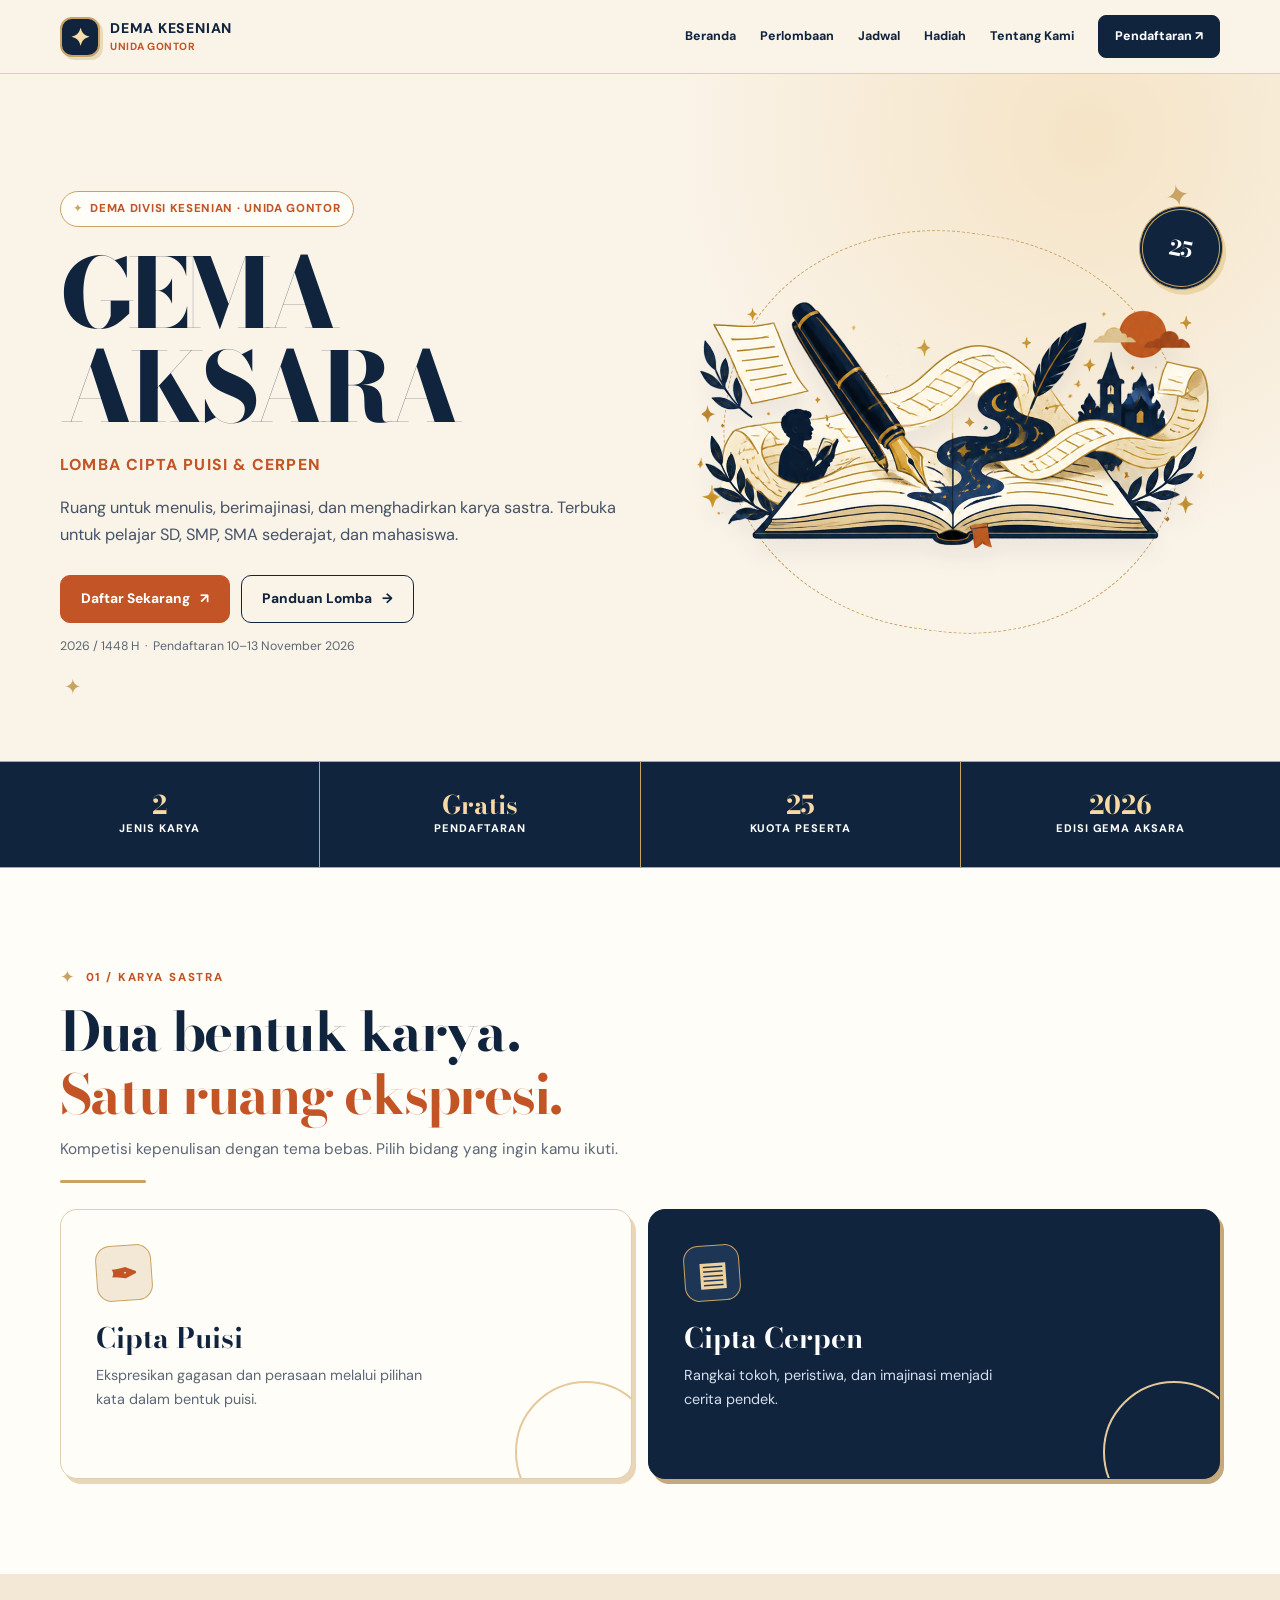
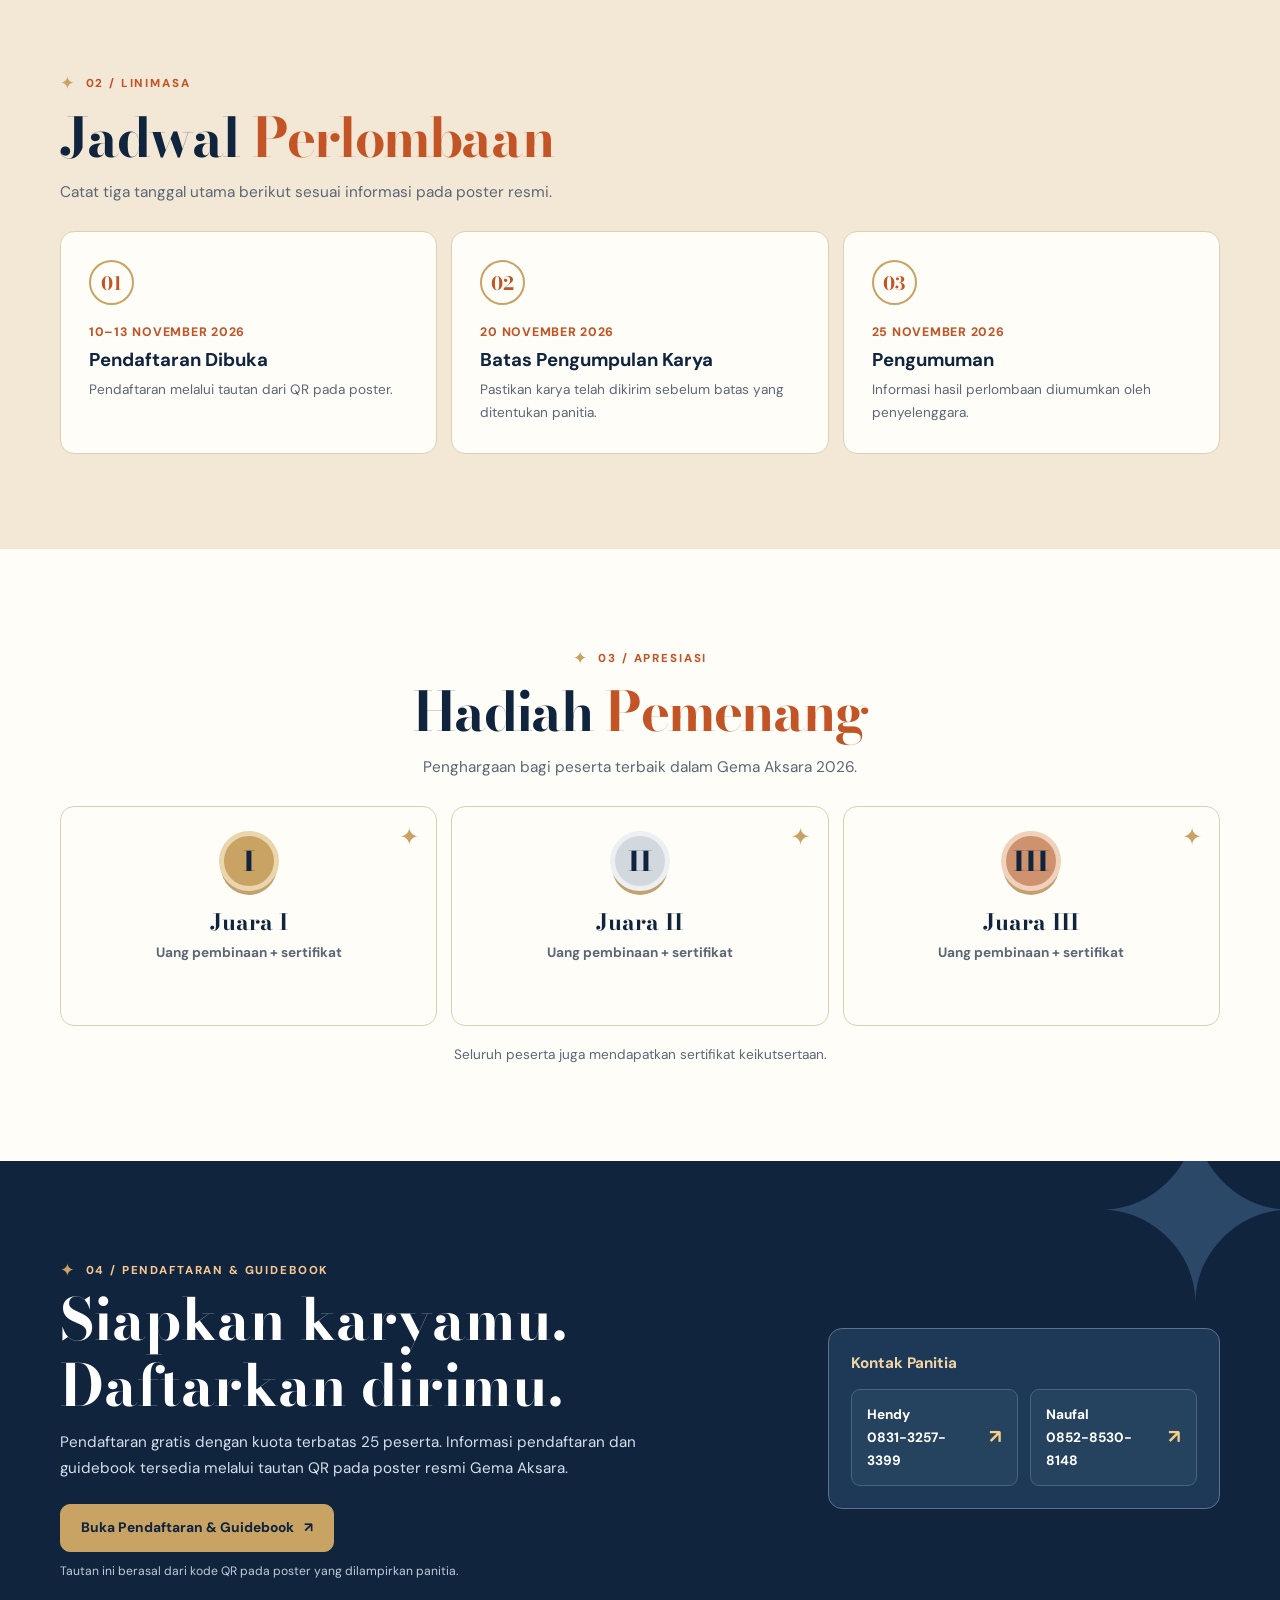
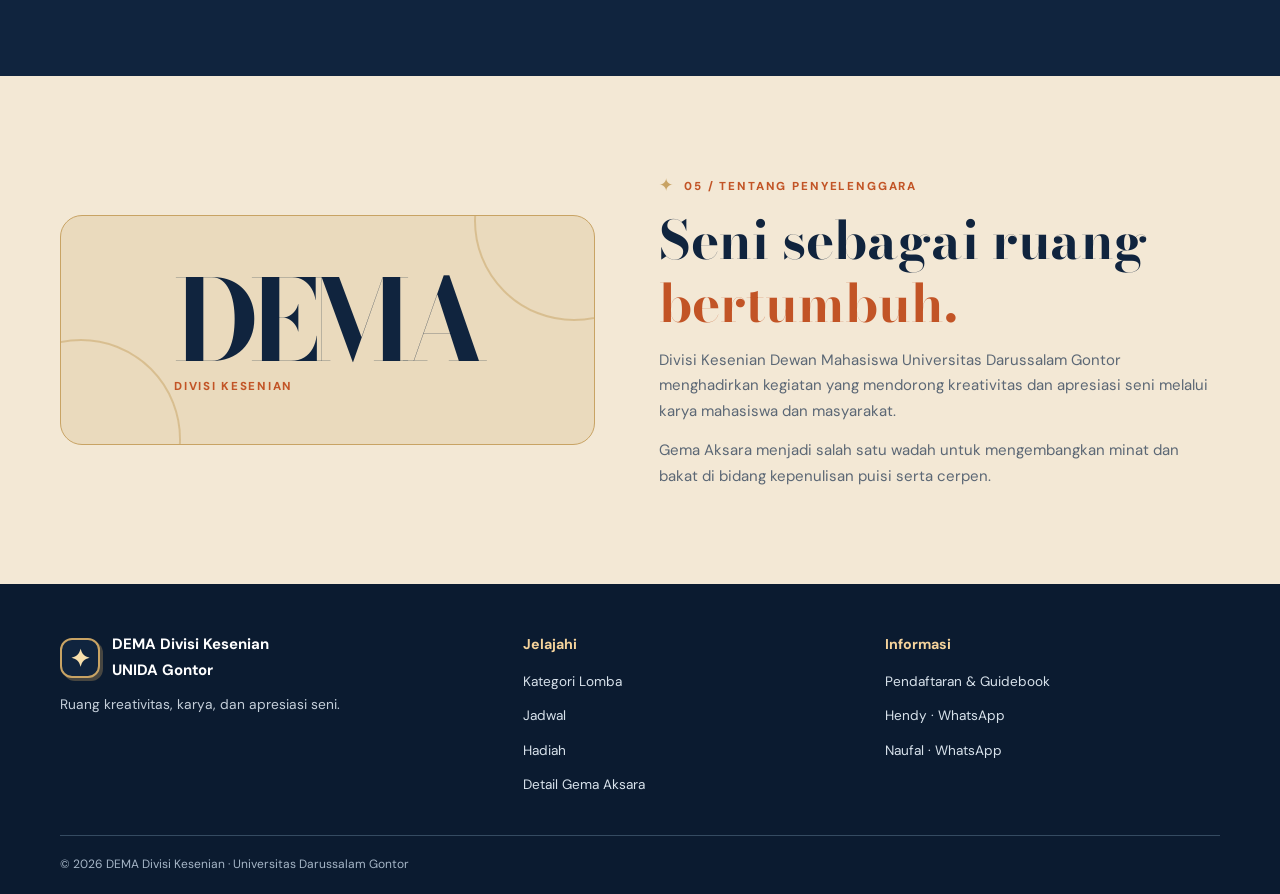
==== index.html @ 8b7744fe "Update index.html" ====
<!DOCTYPE html>
<html lang="id">
<head>
  <meta charset="UTF-8">
  <meta name="viewport" content="width=device-width, initial-scale=1">
  <meta name="theme-color" content="#10243e">
  <meta name="description" content="Gema Aksara 2026 — Lomba Cipta Puisi dan Cerpen dari DEMA Divisi Kesenian UNIDA Gontor. Gratis, kuota 25 peserta.">
  <title>Gema Aksara 2026 | DEMA Divisi Kesenian UNIDA Gontor</title>
  <link rel="preconnect" href="https://fonts.googleapis.com">
  <link rel="preconnect" href="https://fonts.gstatic.com" crossorigin>
  <link href="https://fonts.googleapis.com/css2?family=Bodoni+Moda:wght@600;700;800&family=DM+Sans:wght@400;500;600;700;800&display=swap" rel="stylesheet">
  <link rel="stylesheet" href="style.css">
</head>
<body>
<a class="skip-link" href="#main">Lewati navigasi</a>

<header class="site-header">
  <div class="header-inner">
    <a href="index.html" class="site-brand" aria-label="Beranda DEMA Divisi Kesenian">
      <span class="brand-icon" aria-hidden="true">✦</span>
      <span class="brand-title">DEMA KESENIAN<small>UNIDA GONTOR</small></span>
    </a>
    <nav class="nav-desktop" aria-label="Navigasi utama">
      <a href="#beranda">Beranda</a>
      <a href="#lomba">Perlombaan</a>
      <a href="#jadwal">Jadwal</a>
      <a href="#hadiah">Hadiah</a>
      <a href="#profil">Tentang Kami</a>
      <a href="#daftar" class="nav-cta">Pendaftaran ↗</a>
    </nav>
    <details class="mobile-nav">
      <summary aria-label="Buka menu navigasi">Menu <span aria-hidden="true">☰</span></summary>
      <nav aria-label="Navigasi seluler">
        <a href="#beranda">Beranda</a>
        <a href="#lomba">Perlombaan</a>
        <a href="#jadwal">Jadwal</a>
        <a href="#hadiah">Hadiah</a>
        <a href="#profil">Tentang Kami</a>
        <a href="#daftar">Pendaftaran ↗</a>
      </nav>
    </details>
  </div>
</header>

<main id="main">
  <section class="hero" id="beranda" aria-labelledby="hero-title">
    <div class="container hero-grid">
      <div class="hero-copy">
        <span class="micro-label">DEMA Divisi Kesenian · UNIDA Gontor</span>
        <h1 class="hero-title" id="hero-title"><span>GEMA</span><span>AKSARA</span></h1>
        <p class="hero-tagline">LOMBA CIPTA PUISI &amp; CERPEN</p>
        <p class="hero-desc">Ruang untuk menulis, berimajinasi, dan menghadirkan karya sastra. Terbuka untuk pelajar SD, SMP, SMA sederajat, dan mahasiswa.</p>
        <div class="hero-actions">
          <a class="btn btn-primary" href="#daftar">Daftar Sekarang <span aria-hidden="true">↗</span></a>
          <a class="btn btn-ghost" href="Event-1.html">Panduan Lomba <span aria-hidden="true">→</span></a>
        </div>
        <p class="hero-footnote">2026 / 1448 H &nbsp;·&nbsp; Pendaftaran 10–13 November 2026</p>
      </div>
      <figure class="hero-art">
        <div class="hero-stamp" aria-label="Kuota 25 peserta"><strong>25</strong></div>
        <img src="assets/gema-aksara.svg" width="680" height="520" alt="Ilustrasi 2D buku terbuka, pena tinta, dan lembaran cerita" fetchpriority="high">
      </figure>
    </div>
  </section>

  <div class="fact-strip" aria-label="Informasi singkat perlombaan">
    <div class="fact"><strong>2</strong><span>Jenis karya</span></div>
    <div class="fact"><strong>Gratis</strong><span>Pendaftaran</span></div>
    <div class="fact"><strong>25</strong><span>Kuota peserta</span></div>
    <div class="fact"><strong>2026</strong><span>Edisi Gema Aksara</span></div>
  </div>

  <section class="section section--white" id="lomba">
    <div class="container">
      <div class="section-header">
        <span class="section-kicker">01 / Karya Sastra</span>
        <h2>Dua bentuk karya.<br><em>Satu ruang ekspresi.</em></h2>
        <p>Kompetisi kepenulisan dengan tema bebas. Pilih bidang yang ingin kamu ikuti.</p>
        <div class="accent-rule" aria-hidden="true"></div>
      </div>
      <div class="writing-grid">
        <article class="writing-card">
          <span class="card-icon" aria-hidden="true">✒</span>
          <h3>Cipta Puisi</h3>
          <p>Ekspresikan gagasan dan perasaan melalui pilihan kata dalam bentuk puisi.</p>
        </article>
        <article class="writing-card writing-card--dark">
          <span class="card-icon" aria-hidden="true">▤</span>
          <h3>Cipta Cerpen</h3>
          <p>Rangkai tokoh, peristiwa, dan imajinasi menjadi cerita pendek.</p>
        </article>
      </div>
    </div>
  </section>

  <section class="section section--cream" id="jadwal">
    <div class="container">
      <div class="section-header">
        <span class="section-kicker">02 / Linimasa</span>
        <h2>Jadwal <em>Perlombaan</em></h2>
        <p>Catat tiga tanggal utama berikut sesuai informasi pada poster resmi.</p>
      </div>
      <div class="schedule-grid">
        <article class="schedule-card">
          <span class="step-no" aria-hidden="true">01</span>
          <div>
            <div class="step-date">10–13 November 2026</div>
            <h3>Pendaftaran Dibuka</h3>
            <p>Pendaftaran melalui tautan dari QR pada poster.</p>
          </div>
        </article>
        <article class="schedule-card">
          <span class="step-no" aria-hidden="true">02</span>
          <div>
            <div class="step-date">20 November 2026</div>
            <h3>Batas Pengumpulan Karya</h3>
            <p>Pastikan karya telah dikirim sebelum batas yang ditentukan panitia.</p>
          </div>
        </article>
        <article class="schedule-card">
          <span class="step-no" aria-hidden="true">03</span>
          <div>
            <div class="step-date">25 November 2026</div>
            <h3>Pengumuman</h3>
            <p>Informasi hasil perlombaan diumumkan oleh penyelenggara.</p>
          </div>
        </article>
      </div>
    </div>
  </section>

  <section class="section section--white" id="hadiah">
    <div class="container">
      <div class="section-header section-header--center">
        <span class="section-kicker">03 / Apresiasi</span>
        <h2>Hadiah <em>Pemenang</em></h2>
        <p>Penghargaan bagi peserta terbaik dalam Gema Aksara 2026.</p>
      </div>
      <div class="prize-grid">
        <article class="prize-card">
          <span class="prize-medal" aria-hidden="true">I</span>
          <div><h3>Juara I</h3><p>Uang pembinaan + sertifikat</p></div>
        </article>
        <article class="prize-card">
          <span class="prize-medal" aria-hidden="true">II</span>
          <div><h3>Juara II</h3><p>Uang pembinaan + sertifikat</p></div>
        </article>
        <article class="prize-card">
          <span class="prize-medal" aria-hidden="true">III</span>
          <div><h3>Juara III</h3><p>Uang pembinaan + sertifikat</p></div>
        </article>
      </div>
      <p class="prize-note">Seluruh peserta juga mendapatkan sertifikat keikutsertaan.</p>
    </div>
  </section>

  <section class="registration" id="daftar">
    <div class="container registration-inner">
      <div>
        <span class="section-kicker">04 / Pendaftaran & Guidebook</span>
        <h2>Siapkan karyamu.<br>Daftarkan dirimu.</h2>
        <p>Pendaftaran gratis dengan kuota terbatas 25 peserta. Informasi pendaftaran dan guidebook tersedia melalui tautan QR pada poster resmi Gema Aksara.</p>
        <a class="btn btn-primary" href="https://www.canvaqr.com/RGXFg0dEei" target="_blank" rel="noopener noreferrer">Buka Pendaftaran & Guidebook <span aria-hidden="true">↗</span></a>
        <p class="registration-hint">Tautan ini berasal dari kode QR pada poster yang dilampirkan panitia.</p>
      </div>
      <div class="info-panel">
        <h3>Kontak Panitia</h3>
        <div class="contact-row">
          <a href="https://wa.me/6283132573399" target="_blank" rel="noopener noreferrer" aria-label="Hubungi Hendy melalui WhatsApp">Hendy<br>0831-3257-3399</a>
          <a href="https://wa.me/6285285308148" target="_blank" rel="noopener noreferrer" aria-label="Hubungi Naufal melalui WhatsApp">Naufal<br>0852-8530-8148</a>
        </div>
      </div>
    </div>
  </section>

  <section class="section section--cream" id="profil">
    <div class="container about-grid">
      <div class="about-mark" aria-hidden="true"><div><span>DEMA</span><small>Divisi Kesenian</small></div></div>
      <div class="about-copy">
        <span class="section-kicker">05 / Tentang Penyelenggara</span>
        <h2 class="about-title">Seni sebagai ruang <span>bertumbuh.</span></h2>
        <p>Divisi Kesenian Dewan Mahasiswa Universitas Darussalam Gontor menghadirkan kegiatan yang mendorong kreativitas dan apresiasi seni melalui karya mahasiswa dan masyarakat.</p>
        <p>Gema Aksara menjadi salah satu wadah untuk mengembangkan minat dan bakat di bidang kepenulisan puisi serta cerpen.</p>
      </div>
    </div>
  </section>
</main>

<footer class="footer">
  <div class="container">
    <div class="footer-grid">
      <div>
        <div class="footer-brand"><span class="brand-icon" aria-hidden="true">✦</span><strong>DEMA Divisi Kesenian<br>UNIDA Gontor</strong></div>
        <p>Ruang kreativitas, karya, dan apresiasi seni.</p>
      </div>
      <div>
        <h4>Jelajahi</h4>
        <ul>
          <li><a href="#lomba">Kategori Lomba</a></li>
          <li><a href="#jadwal">Jadwal</a></li>
          <li><a href="#hadiah">Hadiah</a></li>
          <li><a href="Event-1.html">Detail Gema Aksara</a></li>
        </ul>
      </div>
      <div>
        <h4>Informasi</h4>
        <ul>
          <li><a href="#daftar">Pendaftaran & Guidebook</a></li>
          <li><a href="https://wa.me/6283132573399" target="_blank" rel="noopener noreferrer">Hendy · WhatsApp</a></li>
          <li><a href="https://wa.me/6285285308148" target="_blank" rel="noopener noreferrer">Naufal · WhatsApp</a></li>
        </ul>
      </div>
    </div>
    <div class="footer-bottom">© 2026 DEMA Divisi Kesenian · Universitas Darussalam Gontor</div>
  </div>
</footer>
</body>
</html>
---- style.css ----
/* Gema Aksara / DEMA Kesenian — CSS ditulis ulang, mobile-first.
   Source palette: poster lomba Gema Aksara 2026.
   Breakpoints: 640px, 820px, 1080px. No framework. */
:root {
  --navy:#10243e;
  --navy-soft:#1d3655;
  --paper:#faf3e8;
  --white:#fffdf8;
  --cream:#f3e8d5;
  --rust:#c25426;
  --rust-dark:#a9451c;
  --gold:#c8a364;
  --gold-pale:#ead5a8;
  --muted:#5b6775;
  --primary:#c25426;
  --line:#dfcfb2;
  --shadow:0 14px 35px rgba(16,36,62,.075);
  --serif:"Bodoni Moda","Playfair Display",Georgia,serif;
  --sans:"DM Sans","Plus Jakarta Sans",system-ui,-apple-system,Segoe UI,sans-serif;
}
*,*::before,*::after{box-sizing:border-box}
html{scroll-behavior:smooth;scroll-padding-top:82px}
body{margin:0;min-width:320px;overflow-x:hidden;background:var(--paper);color:var(--navy);font:400 15px/1.7 var(--sans);-webkit-font-smoothing:antialiased}
img,svg{max-width:100%;display:block}
a{color:inherit;text-decoration:none}
button,summary{font:inherit}
button,a,summary{-webkit-tap-highlight-color:transparent}
a:focus-visible,button:focus-visible,summary:focus-visible{outline:3px solid var(--rust);outline-offset:4px}
::selection{background:var(--gold-pale);color:var(--navy)}
h1,h2,h3,h4,p,figure{margin:0}
ul{margin:0;padding:0}
.container{width:min(100% - 36px,1160px);margin-inline:auto}
.skip-link{position:absolute;z-index:1000;top:-80px;left:16px;padding:12px 18px;background:var(--navy);color:#fff;border-radius:8px}
.skip-link:focus{top:10px}
.section{padding:68px 0;position:relative}
.section--cream,.section-alt{background:var(--cream)}
.section--white{background:var(--white)}
.section-kicker,.eyebrow{display:inline-flex;align-items:center;gap:9px;color:var(--rust);font-size:.72rem;font-weight:800;letter-spacing:.16em;text-transform:uppercase}
.section-kicker::before,.eyebrow::before{content:"✦";font-size:1.1rem;color:var(--gold)}
.section-header,.section-head{margin-bottom:26px;max-width:720px}
.section-header h2,.section-head h2,.profile-text h2{margin-top:7px;font:700 clamp(2.05rem,8vw,3.4rem)/1.16 var(--serif);letter-spacing:-.035em}
.section-header p,.section-head p{margin-top:10px;color:var(--muted);font-size:.96rem}
.section-header--center{text-align:center;margin-inline:auto}
.section-header--center .section-kicker{justify-content:center}
.section-header h2 em{color:var(--rust);font-style:normal}
.accent-rule{width:86px;height:3px;background:var(--gold);margin-top:18px;border-radius:5px}
/* Navigation */
.site-header,.navbar{position:sticky;top:0;z-index:50;background:rgba(250,243,232,.97);border-bottom:1px solid var(--line);backdrop-filter:blur(14px)}
.header-inner,.nav-inner{height:73px;width:min(100% - 36px,1160px);margin-inline:auto;display:flex;align-items:center;justify-content:space-between;gap:16px}
.brand,.site-brand{display:flex;align-items:center;gap:10px;min-width:0;font-weight:800;line-height:1.15}
.brand-icon,.brand-mark{width:40px;height:40px;flex:0 0 40px;border:2px solid var(--gold);border-radius:12px;background:var(--navy);color:#f7dfac;display:grid;place-items:center;font:700 1.5rem var(--serif);box-shadow:3px 3px 0 rgba(200,163,100,.32)}
.brand-title,.brand-text{font-size:.88rem;letter-spacing:.055em;white-space:nowrap}
.brand-title small,.brand-text small{display:block;font-size:.65rem;font-weight:700;letter-spacing:.05em;color:var(--rust);margin-top:4px}
.nav-desktop,.nav-links{display:none;align-items:center;gap:24px}
.nav-desktop a,.nav-links a{font-size:.78rem;font-weight:750;transition:color .2s}
.nav-desktop a:hover,.nav-links a:hover{color:var(--rust)}
.nav-desktop .nav-cta{background:var(--navy);border:1px solid var(--navy);border-radius:8px;padding:10px 16px;color:#fff}
.nav-desktop .nav-cta:hover{color:#fff;background:var(--rust);border-color:var(--rust)}
.mobile-nav{position:relative;flex-shrink:0}
.mobile-nav summary{list-style:none;display:flex;align-items:center;justify-content:center;gap:7px;min-height:44px;padding:0 12px;border:1px solid var(--line);border-radius:9px;background:var(--white);font-size:.8rem;font-weight:800;cursor:pointer}
.mobile-nav summary::-webkit-details-marker{display:none}
.mobile-nav[open] summary{background:var(--navy);color:#fff}
.mobile-nav nav{position:absolute;top:calc(100% + 12px);right:0;width:min(82vw,300px);padding:10px;background:var(--white);border:1px solid var(--line);border-radius:14px;box-shadow:var(--shadow);display:grid;gap:3px}
.mobile-nav nav a{display:block;padding:13px 12px;border-radius:8px;font-size:.89rem;font-weight:700}
.mobile-nav nav a:hover,.mobile-nav nav a:focus-visible{background:var(--cream)}
/* Buttons and chips */
.btn{display:inline-flex;justify-content:center;align-items:center;gap:10px;min-height:48px;padding:12px 20px;border:1.5px solid transparent;border-radius:10px;font-size:.86rem;font-weight:800;line-height:1.3;text-align:center;transition:transform .2s,background .2s,color .2s}
.btn:hover{transform:translateY(-2px)}
.btn-primary{color:#fff;background:var(--rust);border-color:var(--rust)}
.btn-primary:hover{background:var(--rust-dark);border-color:var(--rust-dark)}
.btn-ghost{color:var(--navy);border-color:var(--navy);background:transparent}
.btn-ghost:hover{background:var(--navy);color:#fff}
.btn-dark{background:var(--navy);color:#fff}
.btn-dark:hover{background:var(--navy-soft)}
.hero-actions{display:flex;flex-wrap:wrap;gap:11px;margin-top:26px}
.hero-actions .btn{width:100%}
.micro-label{display:inline-flex;gap:7px;align-items:center;border:1px solid var(--gold);border-radius:99px;background:var(--white);padding:7px 12px;color:var(--rust);font-size:.72rem;font-weight:800;letter-spacing:.06em;text-transform:uppercase}
.micro-label::before{content:"✦";color:var(--gold)}
/* Main hero */
.hero{position:relative;padding:54px 0 43px;isolation:isolate;overflow:hidden;background:radial-gradient(circle at 85% 9%,#f5e4c6 0 0,transparent 33%),var(--paper)}
.hero::before,.hero::after{content:"✦";position:absolute;color:var(--gold);pointer-events:none}
.hero::before{top:14%;right:7%;font-size:30px;transform:rotate(-12deg)}
.hero::after{bottom:8%;left:5%;font-size:21px}
.hero-grid{display:grid;grid-template-columns:minmax(0,1fr);align-items:center;gap:22px}
.hero-copy{position:relative;z-index:1}
.hero-title{font:800 clamp(3.55rem,14vw,6.95rem)/.98 var(--serif);letter-spacing:-.07em;margin-top:19px;text-transform:uppercase;max-width:750px}
.hero-title span{display:block}
.hero-title .highlight{color:var(--rust)}
.hero-tagline{color:var(--rust);margin-top:18px;font-size:.99rem;font-weight:800;letter-spacing:.075em;text-transform:uppercase}
.hero-desc{max-width:560px;color:#445367;margin-top:15px;font-size:.96rem}
.hero-art{position:relative;max-width:560px;margin:0 auto}
.hero-art::before{content:"";position:absolute;inset:13% 7% 10%;border:1.5px dashed var(--gold);border-radius:48%;transform:rotate(8deg)}
.hero-art img{position:relative;width:100%;filter:drop-shadow(0 16px 9px rgba(20,35,48,.055))}
.hero-stamp{position:absolute;right:-3px;top:8%;z-index:2;display:grid;place-items:center;width:84px;aspect-ratio:1;text-align:center;transform:rotate(11deg);border-radius:50%;background:var(--navy);border:4px double var(--gold);color:#fff;font-size:.67rem;line-height:1.35;font-weight:800;box-shadow:4px 4px 0 var(--gold-pale)}
.hero-stamp strong{font:700 1.3rem var(--serif);display:block}
.hero-footnote{margin-top:13px;color:var(--muted);font-size:.77rem}
.fact-strip{display:grid;grid-template-columns:1fr 1fr;gap:1px;background:var(--gold);border-block:1px solid var(--gold)}
.fact-strip .fact{background:var(--navy);color:#fff;padding:20px 12px;text-align:center;min-height:92px;display:flex;flex-direction:column;align-items:center;justify-content:center}
.fact strong{font:700 1.6rem/1.1 var(--serif);color:#f8d9a4}
.fact span{font-size:.69rem;letter-spacing:.085em;font-weight:750;text-transform:uppercase}
/* Competition cards */
.writing-grid{display:grid;grid-template-columns:1fr;gap:16px}
.writing-card{position:relative;overflow:hidden;min-height:215px;background:var(--white);border:1.5px solid var(--line);border-radius:17px;padding:24px;box-shadow:4px 5px 0 #e8d6b7}
.writing-card::after{content:"";position:absolute;right:-26px;bottom:-45px;width:142px;height:142px;border:2px solid #e5c99b;border-radius:50%;pointer-events:none}
.writing-card .card-icon{display:grid;place-items:center;width:56px;height:56px;margin-bottom:20px;background:var(--cream);border:1px solid var(--gold);border-radius:15px;color:var(--rust);font:700 2rem var(--serif);transform:rotate(-4deg)}
.writing-card h3{font:700 1.75rem/1.2 var(--serif)}
.writing-card p{margin-top:8px;color:var(--muted);max-width:330px;font-size:.9rem}
.writing-card--dark{background:var(--navy);border-color:var(--navy);color:#fff;box-shadow:4px 5px 0 #c5a87b}
.writing-card--dark p{color:#d6dfeb}
.writing-card--dark .card-icon{background:var(--navy-soft);color:#eed19d}
/* Schedule */
.schedule-grid{display:grid;grid-template-columns:1fr;gap:14px}
.schedule-card{position:relative;display:flex;align-items:flex-start;gap:17px;padding:22px 20px;background:var(--white);border:1px solid var(--line);border-radius:14px}
.schedule-card .step-no{width:45px;height:45px;flex:0 0 45px;border:2px solid var(--gold);border-radius:50%;display:grid;place-items:center;color:var(--rust);font:700 1.15rem var(--serif)}
.schedule-card .step-date{font-size:.77rem;color:var(--rust);font-weight:800;letter-spacing:.06em;text-transform:uppercase}
.schedule-card h3{font:700 1.16rem/1.35 var(--sans);margin-top:5px}
.schedule-card p{color:var(--muted);margin-top:5px;font-size:.85rem}
/* Prizes */
.prize-grid{display:grid;gap:14px}
.prize-card{position:relative;border:1.5px solid var(--line);border-radius:14px;background:var(--white);padding:24px 20px;display:flex;align-items:center;gap:18px;overflow:hidden}
.prize-card::after{content:"✦";position:absolute;right:17px;top:10px;color:var(--gold);font-size:1.5rem}
.prize-medal{width:60px;height:60px;flex:0 0 60px;display:grid;place-items:center;border-radius:50%;background:var(--gold);color:var(--navy);border:5px solid #e9d6ad;box-shadow:0 6px 0 -2px #c3a070;font:800 1.7rem var(--serif)}
.prize-card:nth-child(2) .prize-medal{background:#d3d8df;border-color:#edf0f3}
.prize-card:nth-child(3) .prize-medal{background:#ce936e;border-color:#f0d1bb}
.prize-card h3{font:700 1.4rem/1.25 var(--serif)}
.prize-card p{font-size:.85rem;color:var(--muted);font-weight:700;margin-top:5px}
.prize-note{text-align:center;margin-top:17px;color:var(--muted);font-size:.85rem}
/* Callout / registration */
.registration{padding:68px 0;background:var(--navy);color:#fff;position:relative;overflow:hidden}
.registration::before{content:"✦";position:absolute;right:-20px;top:-70px;color:#2c4868;font-size:250px;line-height:1;pointer-events:none}
.registration-inner{position:relative;z-index:1;display:grid;gap:20px}
.registration .section-kicker{color:#f8c790}
.registration h2{font:700 clamp(2.15rem,8vw,3.6rem)/1.15 var(--serif);max-width:640px}
.registration p{color:#d7dfeb;max-width:580px;margin-top:12px;font-size:.95rem}
.registration .btn-primary{width:100%;margin-top:22px;background:var(--gold);border-color:var(--gold);color:var(--navy)}
.registration .btn-primary:hover{background:#ead29e}
.registration .registration-hint{font-size:.76rem;color:#bfcbd9;margin-top:9px}
.info-panel{padding:22px;background:#1e3857;border:1px solid #61718a;border-radius:14px}
.info-panel h3{color:#f1d5a5;font-size:.95rem;margin-bottom:12px}
.contact-row{display:grid;gap:12px}
.contact-row a{display:flex;justify-content:space-between;align-items:center;gap:12px;padding:13px 15px;border:1px solid #49637e;border-radius:9px;background:#25425f;color:#fff;font-weight:750;font-size:.85rem}
.contact-row a::after{content:"↗";color:#f6cf87;font-size:1.2rem}
/* Profile / footer */
.about-grid{display:grid;gap:22px;align-items:center}
.about-mark{min-height:230px;padding:30px;border:1.5px solid var(--gold);border-radius:22px;background:#eadabd;display:grid;place-items:center;position:relative;overflow:hidden}
.about-mark::before,.about-mark::after{content:"";position:absolute;width:200px;height:200px;border-radius:50%;border:2px solid var(--gold);opacity:.5}
.about-mark::before{top:-95px;right:-80px}.about-mark::after{bottom:-95px;left:-80px}
.about-mark span{position:relative;z-index:1;font:700 clamp(4rem,18vw,7rem)/1 var(--serif);color:var(--navy);letter-spacing:-.08em}
.about-mark small{display:block;text-transform:uppercase;letter-spacing:.15em;font-weight:800;color:var(--rust);font-size:.72rem}
.about-title{font:700 clamp(2.1rem,8vw,3.3rem)/1.18 var(--serif);margin-top:8px}.about-title span{color:var(--rust)}
.about-copy p{margin-top:14px;color:var(--muted)}
.footer{background:#0b1b30;color:#fff;padding:48px 0 20px}
.footer-grid,.footer-inner{display:grid;gap:28px}
.footer .footer-brand{display:flex;align-items:center;gap:12px;font-weight:800}
.footer h4{font-size:.89rem;color:#f5d39b;margin-bottom:12px}
.footer p{margin-top:10px;color:#c5cfda;font-size:.86rem;max-width:360px}
.footer ul{list-style:none;display:grid;gap:9px}
.footer ul a{font-size:.85rem;color:#d8e2eb}
.footer ul a:hover{color:#f4d5a6}
.footer-bottom{margin-top:37px;padding-top:18px;border-top:1px solid #354b61;font-size:.75rem;color:#a6b6c7}
/* Detail pages / legacy event pages */
.event-hero{position:relative;overflow:hidden;background:var(--navy);color:#fff;padding:62px 0 55px}
.event-hero-bg{position:absolute;inset:0;pointer-events:none}
.event-hero-bg img{width:100%;height:100%;object-fit:cover;opacity:.13;filter:grayscale(100%)}
.event-hero-bg::after{content:"";position:absolute;inset:0;background:linear-gradient(90deg,var(--navy) 4%,transparent)}
.event-hero .container{position:relative;z-index:1}
.back-link{display:inline-flex;align-items:center;gap:7px;color:#f3d19d;font-weight:800;font-size:.8rem;margin-bottom:21px}
.back-link:hover{text-decoration:underline}
.badge{display:inline-flex;align-items:center;padding:5px 10px;border-radius:99px;font-size:.67rem;font-weight:800;letter-spacing:.05em;text-transform:uppercase}
.badge-upcoming,.badge-new{background:#eedab5;color:var(--navy)}
.badge-done{background:#dce4e6;color:#315362}
.event-hero h1{font:700 clamp(2.55rem,10vw,5.5rem)/1.08 var(--serif);letter-spacing:-.04em;max-width:930px;margin:13px 0}
.event-hero .lede{font-size:1rem;line-height:1.7;max-width:670px;color:#dce2e9}
.event-info{display:grid;grid-template-columns:1fr 1fr;gap:12px;margin-top:27px}
.info-item{border:1px solid #617089;border-radius:10px;padding:13px 14px;background:#1d3755;min-width:0}
.info-label{display:block;color:#f0cf99;font-weight:800;font-size:.7rem;text-transform:uppercase;letter-spacing:.07em}
.info-value{display:block;font-size:.88rem;font-weight:750;margin-top:5px;overflow-wrap:anywhere}
.article{padding:54px 0 70px;background:var(--paper)}
.article-grid{display:grid;gap:28px}
.article-body h2{font:700 clamp(1.65rem,6vw,2.1rem)/1.3 var(--serif);margin:32px 0 12px;color:var(--navy)}
.article-body h2:first-child{margin-top:0}
.article-body p{color:#405066;margin-bottom:16px}
.article-body ul{padding-left:22px;margin:8px 0 25px}
.article-body li{padding-left:4px;margin-bottom:8px;color:#405066}
.article-body li::marker{color:var(--rust)}
.article-body a:not(.btn){color:var(--rust);font-weight:800;text-decoration:underline}
.side-card{padding:23px;background:var(--white);border:1px solid var(--line);border-radius:14px;margin-bottom:16px}
.side-card h3{font:700 1.4rem var(--serif);margin-bottom:13px}
.side-card p{font-size:.87rem;color:var(--muted)}
.timeline{list-style:none;display:grid;gap:14px}
.timeline li{display:flex;gap:15px;align-items:flex-start;border-bottom:1px solid var(--line);padding-bottom:13px}
.timeline li:last-child{border-bottom:0;padding-bottom:0}
.timeline b{min-width:60px;color:var(--rust);font-size:.82rem}
.timeline span{font-size:.86rem;color:var(--navy)}
.detail-illustration{width:min(100%,420px);margin:-5px auto -25px}
.notice{border-left:4px solid var(--rust);background:#f5e6ce;padding:16px 18px;border-radius:0 12px 12px 0;color:var(--navy);font-size:.89rem;margin:18px 0}
.key-list{display:grid;gap:11px;list-style:none!important;padding:0!important}
.key-list li{background:var(--white);border:1px solid var(--line);border-radius:10px;padding:12px 14px!important;margin:0!important}
.key-list strong{color:var(--rust)}
/* Legacy pages, keep archived event layout usable */
.featured,.event-card{background:var(--white);border:1px solid var(--line);border-radius:14px;overflow:hidden}
.featured-media,.event-media{position:relative;display:block;overflow:hidden}
.featured-media img,.event-media img{width:100%;aspect-ratio:16/10;object-fit:cover}
.featured-media .badge,.event-media .badge{position:absolute;top:12px;left:12px}
.featured-body,.event-body{padding:22px}
.featured-body h3,.event-body h3{font:700 1.55rem var(--serif);margin:8px 0}
.featured-body p,.event-body p{font-size:.9rem;color:var(--muted);margin-bottom:12px}
.event-meta{display:flex;flex-wrap:wrap;gap:9px 14px;color:var(--rust);font-size:.76rem;font-weight:750}
.event-grid{display:grid;gap:16px}
.link-arrow{font-weight:800;color:var(--rust);font-size:.84rem}
.profile-grid{display:grid;gap:26px}
.profile-media img{width:100%;border-radius:15px;object-fit:cover}
.profile-text p{margin-top:12px;color:var(--muted)}
.profile-stats{display:grid;grid-template-columns:repeat(3,1fr);gap:10px;margin-top:25px}
.stat{border:1px solid var(--line);border-radius:10px;padding:12px;background:var(--white)}
.stat b{display:block;font:700 1.45rem var(--serif)}
.stat span{font-size:.66rem;color:var(--muted)}
.gallery{display:grid;grid-template-columns:repeat(2,minmax(0,1fr));gap:12px}
.gallery figure{margin:0;overflow:hidden;position:relative;border-radius:10px;background:var(--cream)}
.gallery img{width:100%;height:190px;object-fit:cover}
.gallery figcaption{padding:10px 12px;font-size:.8rem;font-weight:750}
/* Larger screens: enhance, do not override mobile defaults unnecessarily */
@media(min-width:640px){
 .container,.header-inner,.nav-inner{width:min(100% - 56px,1160px)}
 .hero-actions .btn{width:auto}
 .hero-title{font-size:clamp(4.7rem,10vw,7.8rem)}
 .fact-strip{grid-template-columns:repeat(4,1fr)}
 .fact-strip .fact{min-height:105px}
 .writing-grid,.schedule-grid,.prize-grid{grid-template-columns:repeat(2,minmax(0,1fr))}
 .schedule-grid .schedule-card:last-child,.prize-grid .prize-card:last-child{grid-column:1/-1}
 .contact-row{grid-template-columns:1fr 1fr}
 .footer-grid,.footer-inner{grid-template-columns:1.3fr 1fr 1fr}
 .event-info{grid-template-columns:repeat(4,minmax(0,1fr))}
 .gallery{grid-template-columns:repeat(3,minmax(0,1fr))}
 .event-grid{grid-template-columns:repeat(2,minmax(0,1fr))}
}
@media(min-width:820px){
 .section{padding:95px 0}
 .hero{padding:85px 0 72px}
 .hero-grid{grid-template-columns:1.05fr .95fr;gap:20px}
 .hero-copy{padding-block:32px}
 .hero-art{width:100%;max-width:590px}
 .hero-title{font-size:clamp(4.8rem,8vw,7.8rem)}
 .hero-desc{font-size:1.02rem}
 .writing-card{min-height:270px;padding:35px}
 .schedule-grid,.prize-grid{grid-template-columns:repeat(3,minmax(0,1fr))}
 .schedule-grid .schedule-card:last-child,.prize-grid .prize-card:last-child{grid-column:auto}
 .schedule-card{flex-direction:column;padding:26px 22px;min-height:220px}
 .prize-card{display:block;text-align:center;min-height:220px}
 .prize-medal{margin:0 auto 17px}
 .registration{padding:95px 0}
 .registration-inner{grid-template-columns:minmax(0,1.3fr) minmax(260px,.7fr);gap:40px;align-items:center}
 .registration .btn-primary{width:auto}
 .about-grid{grid-template-columns:1fr 1.05fr;gap:64px}
 .article-grid{grid-template-columns:minmax(0,1.7fr) minmax(260px,.85fr);gap:55px}
 .sidebar{position:sticky;top:100px;align-self:start}
 .featured{display:grid;grid-template-columns:1fr 1fr}
 .featured-media img{height:100%;aspect-ratio:auto}
 .featured-body{padding:35px}
 .profile-grid{grid-template-columns:1fr 1fr}
}
@media(min-width:1080px){
 .nav-desktop,.nav-links{display:flex}
 .mobile-nav{display:none}
 .hero-title{font-size:clamp(6rem,7.3vw,8.25rem)}
 .hero-grid{gap:38px}
 .hero-art{max-width:620px}
 .schedule-card{padding:28px}
}
@media(prefers-reduced-motion:reduce){
 html{scroll-behavior:auto}
 *,*::before,*::after{animation-duration:.01ms!important;transition-duration:.01ms!important}
}
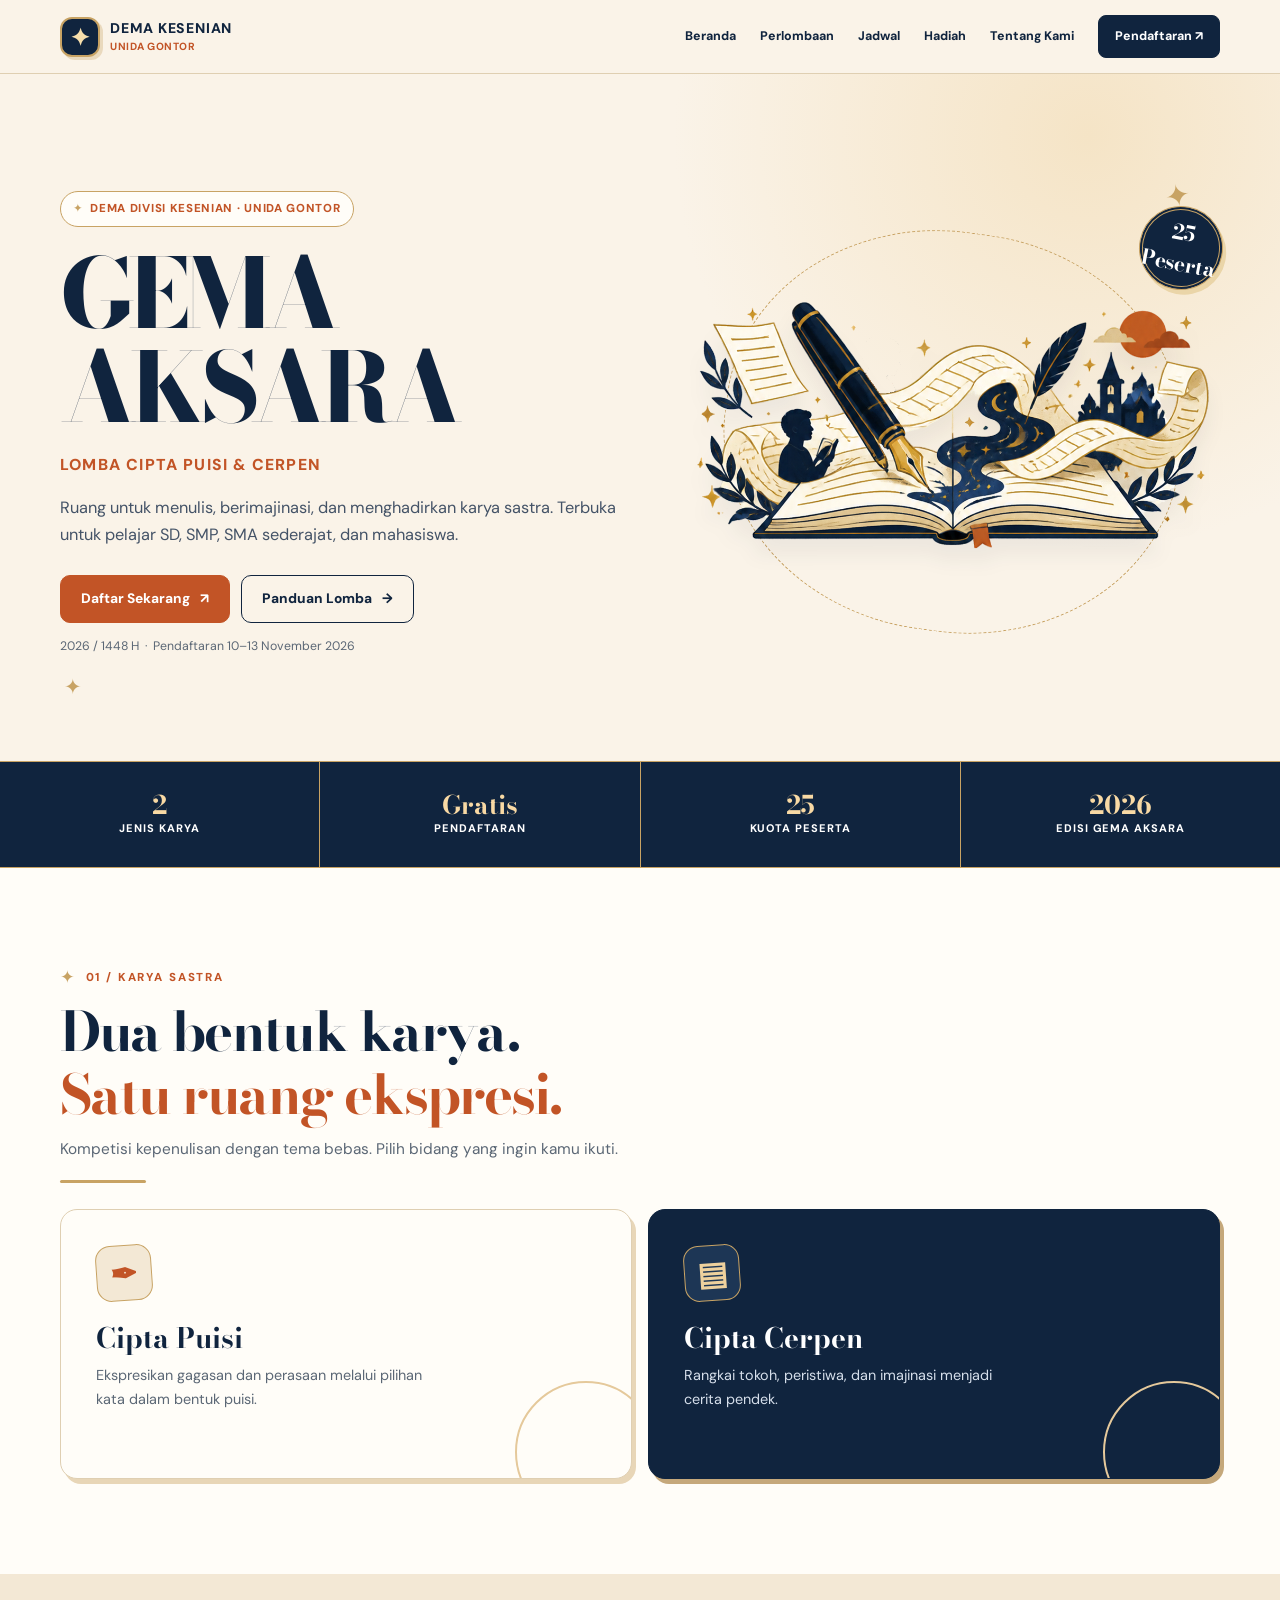
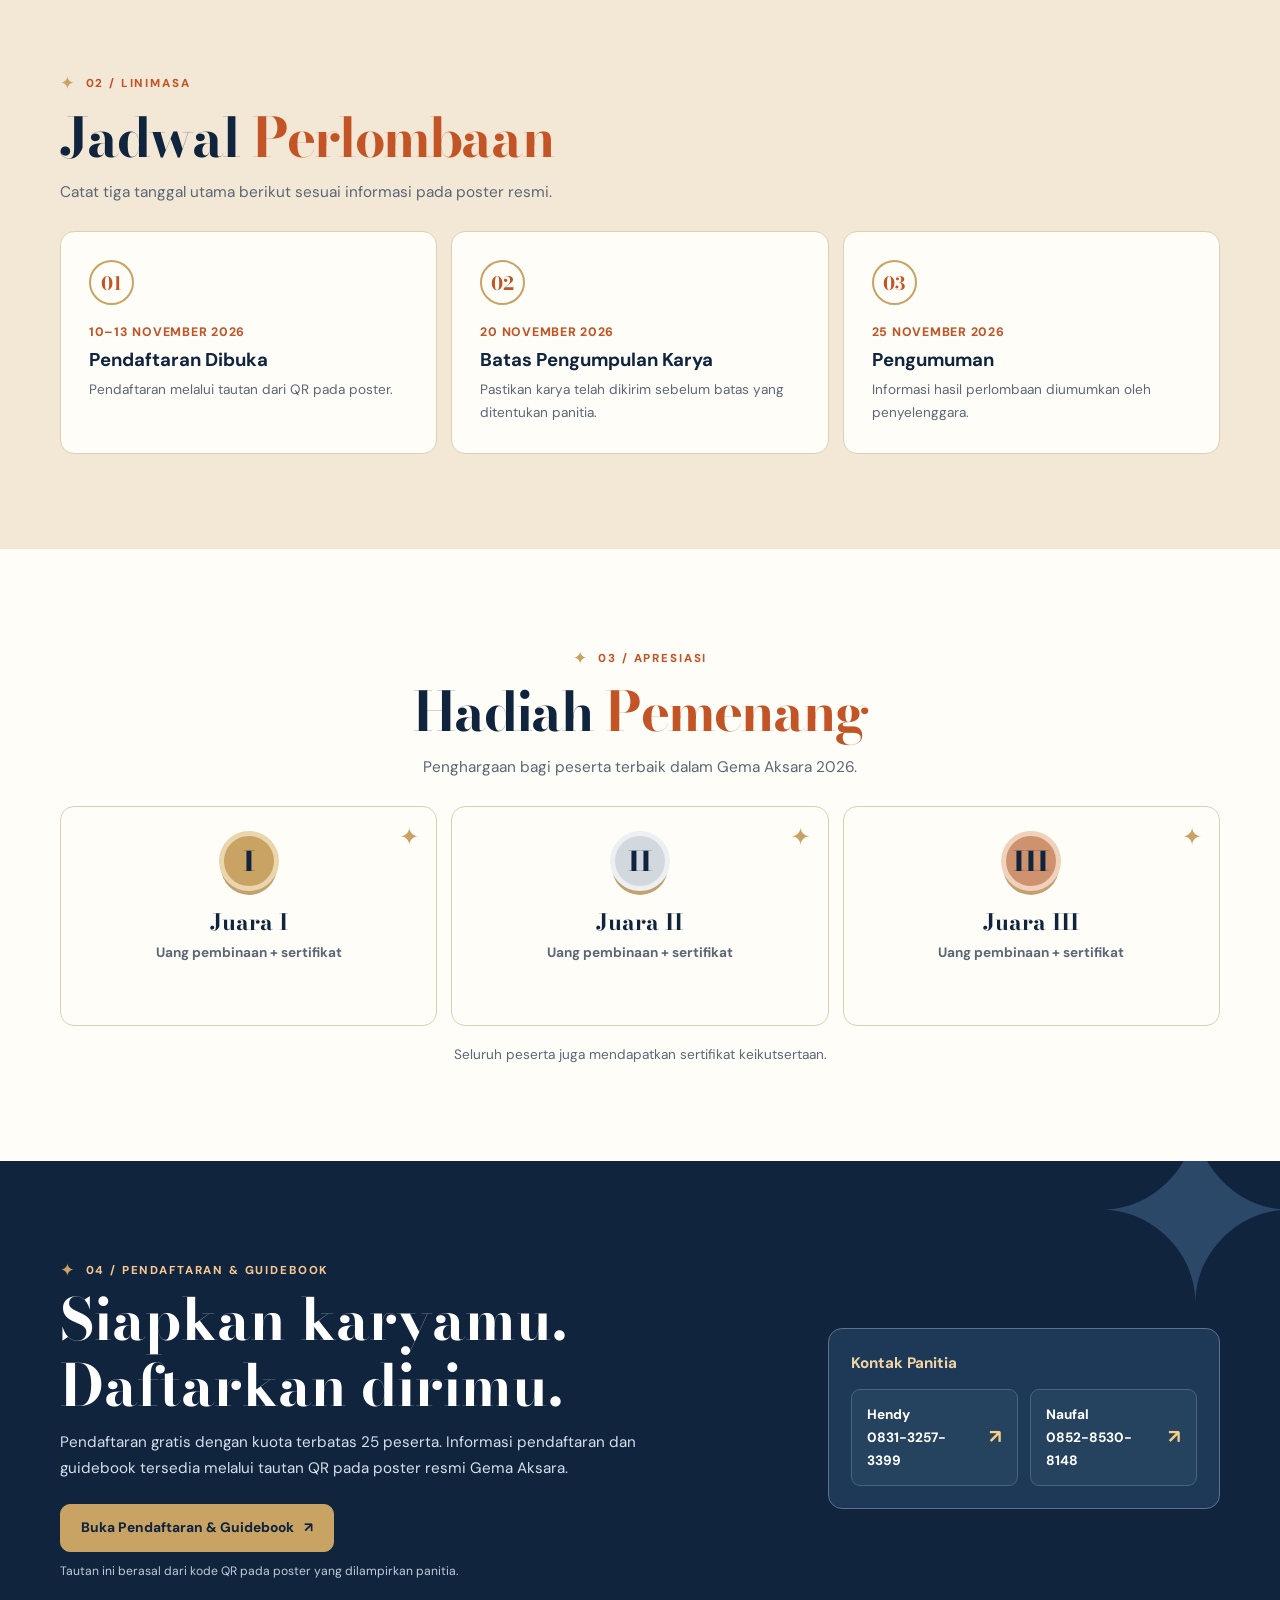
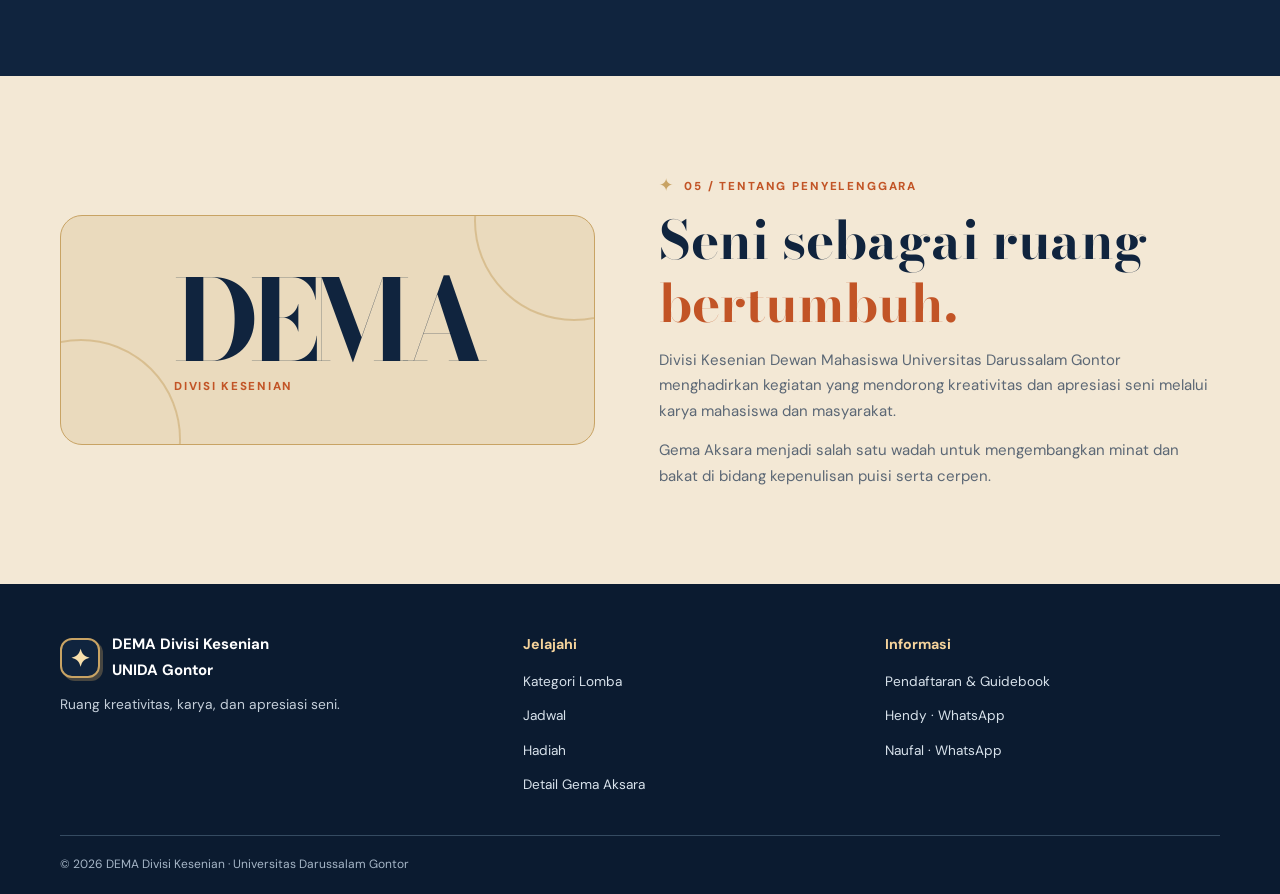
==== commit bcc59f81: "Update hero-stamp text to include 'Peserta'" ====
--- a/index.html
+++ b/index.html
@@ -57,7 +57,7 @@
         <p class="hero-footnote">2026 / 1448 H &nbsp;·&nbsp; Pendaftaran 10–13 November 2026</p>
       </div>
       <figure class="hero-art">
-        <div class="hero-stamp" aria-label="Kuota 25 peserta"><strong>25</strong></div>
+        <div class="hero-stamp" aria-label="Kuota 25 peserta"><strong>25 Peserta</strong></div>
         <img src="assets/gema-aksara.svg" width="680" height="520" alt="Ilustrasi 2D buku terbuka, pena tinta, dan lembaran cerita" fetchpriority="high">
       </figure>
     </div>
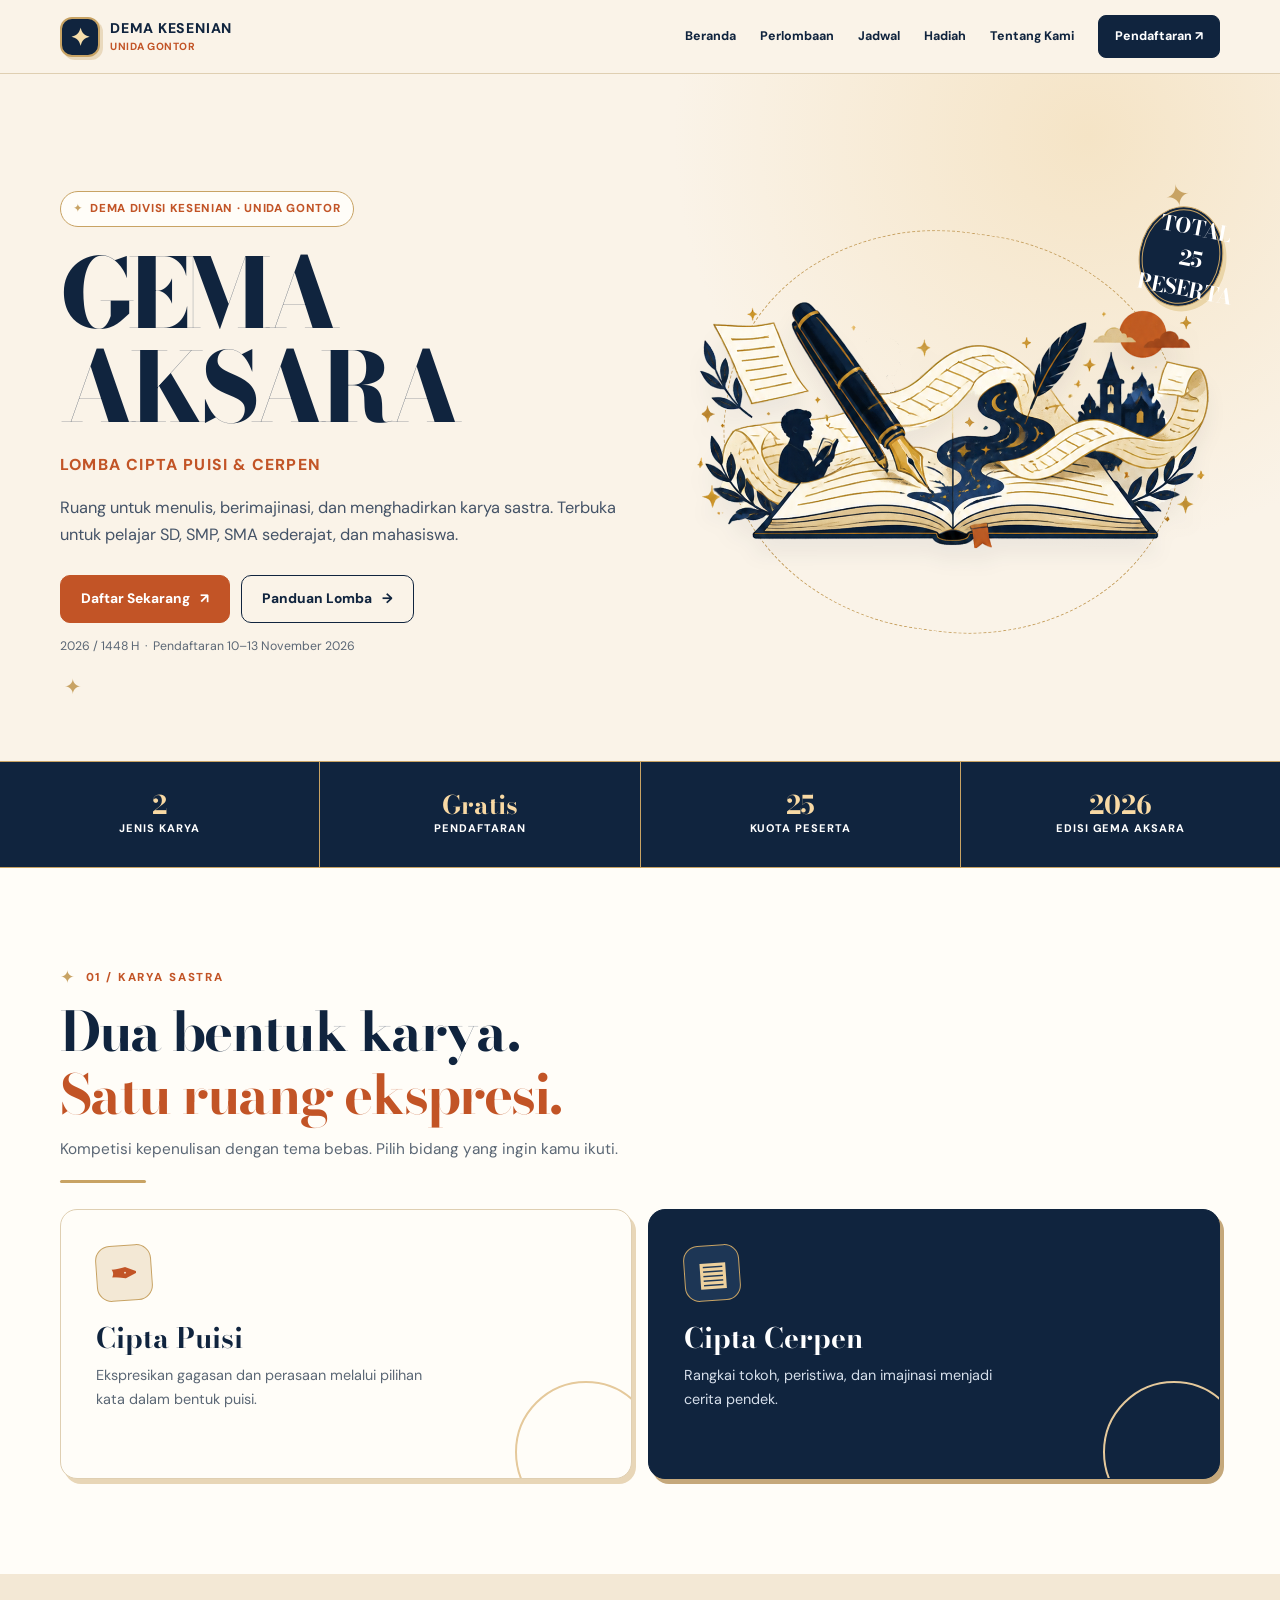
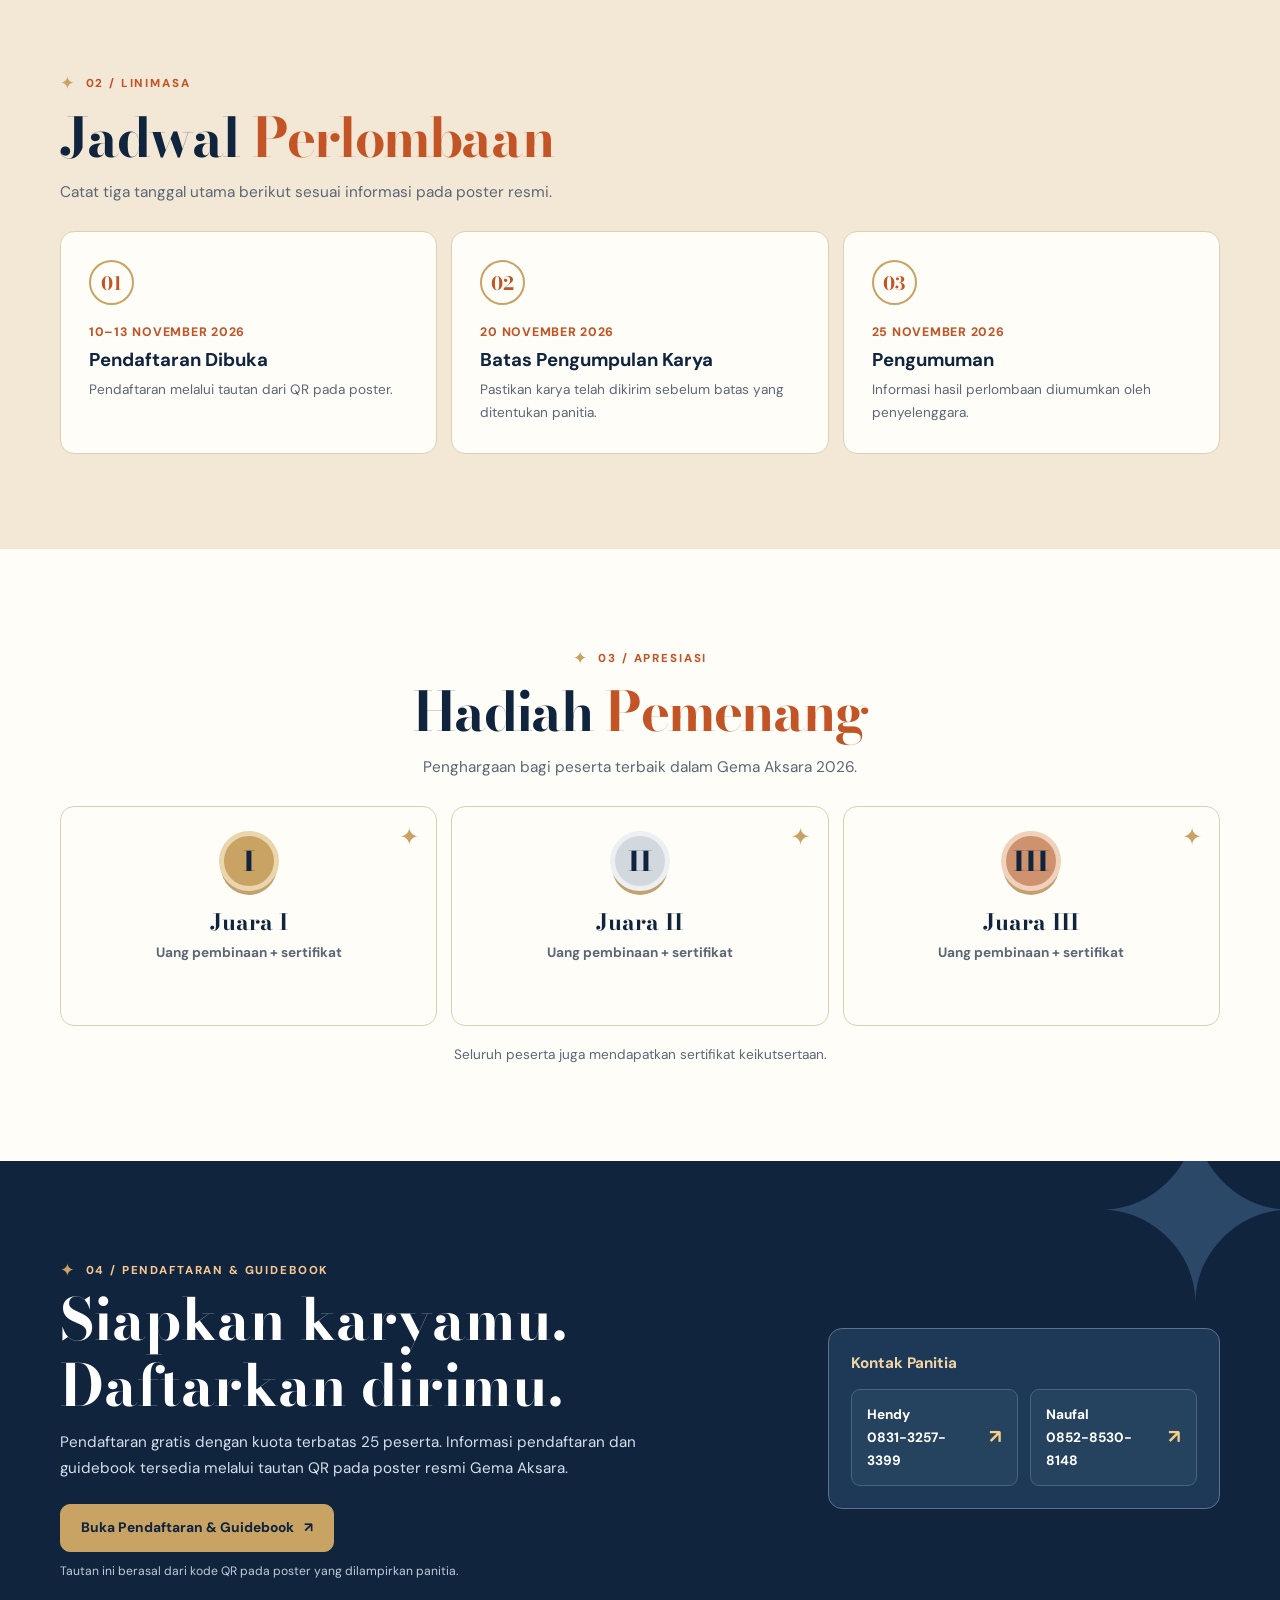
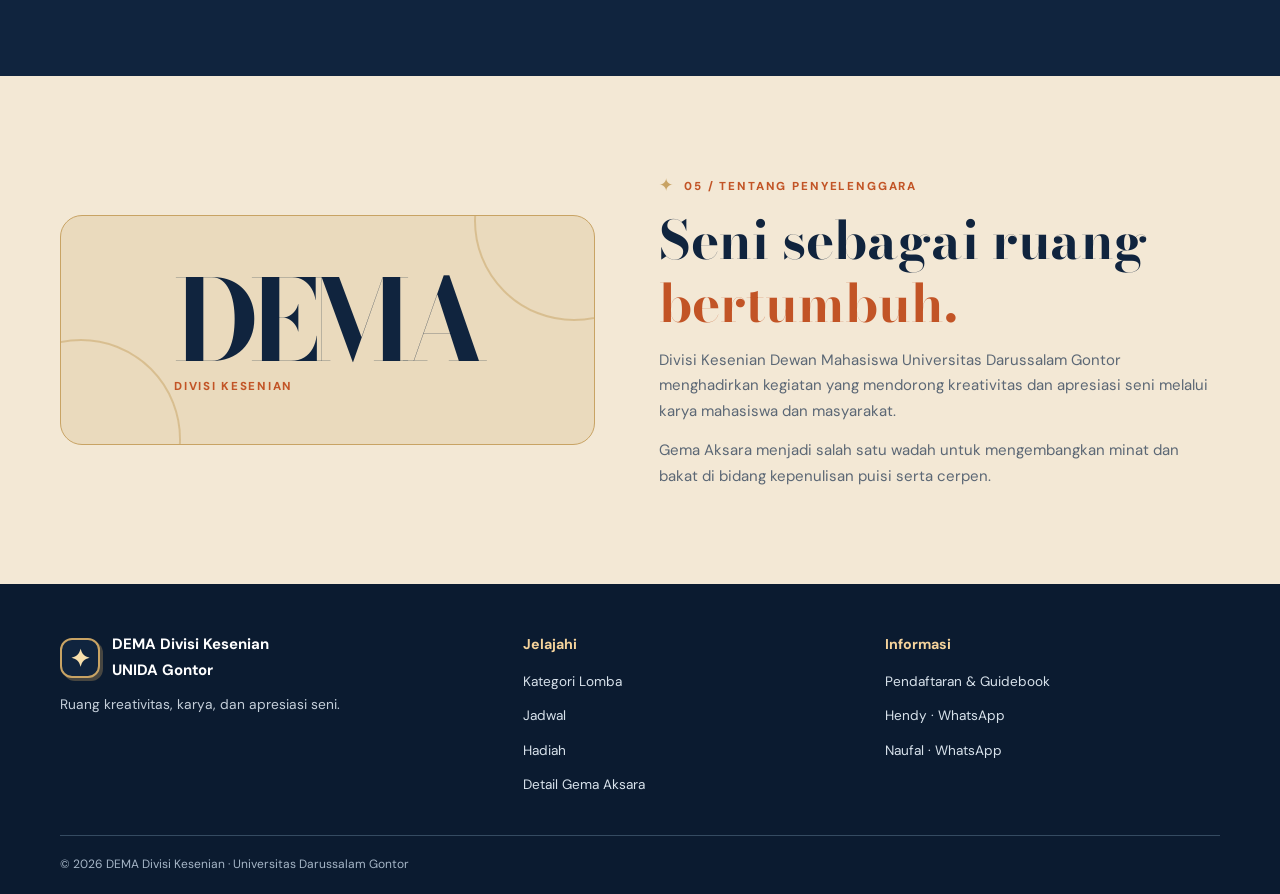
==== commit d6c2c25a: "Update hero stamp text to 'TOTAL 25 PESERTA'" ====
--- a/index.html
+++ b/index.html
@@ -57,7 +57,7 @@
         <p class="hero-footnote">2026 / 1448 H &nbsp;·&nbsp; Pendaftaran 10–13 November 2026</p>
       </div>
       <figure class="hero-art">
-        <div class="hero-stamp" aria-label="Kuota 25 peserta"><strong>25 Peserta</strong></div>
+        <div class="hero-stamp" aria-label="Kuota 25 peserta"><strong>TOTAL 25 PESERTA</strong></div>
         <img src="assets/gema-aksara.svg" width="680" height="520" alt="Ilustrasi 2D buku terbuka, pena tinta, dan lembaran cerita" fetchpriority="high">
       </figure>
     </div>
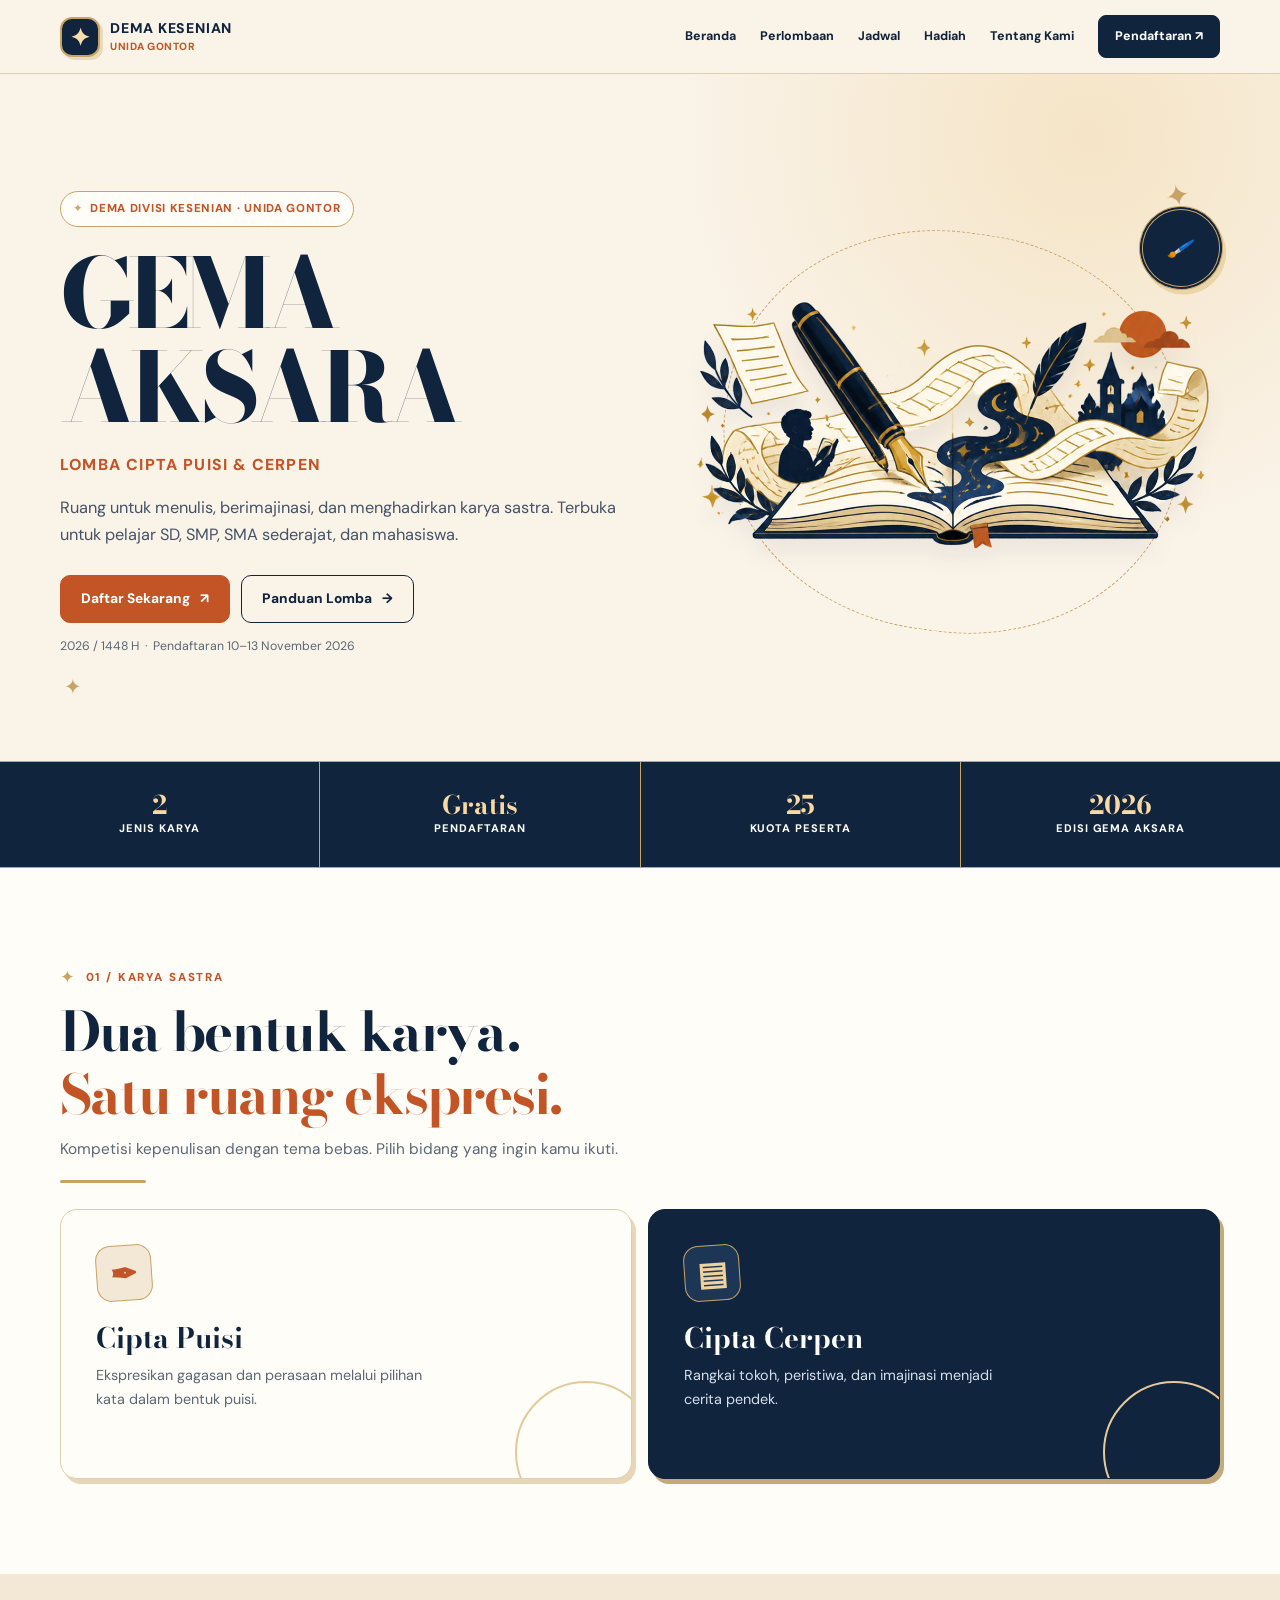
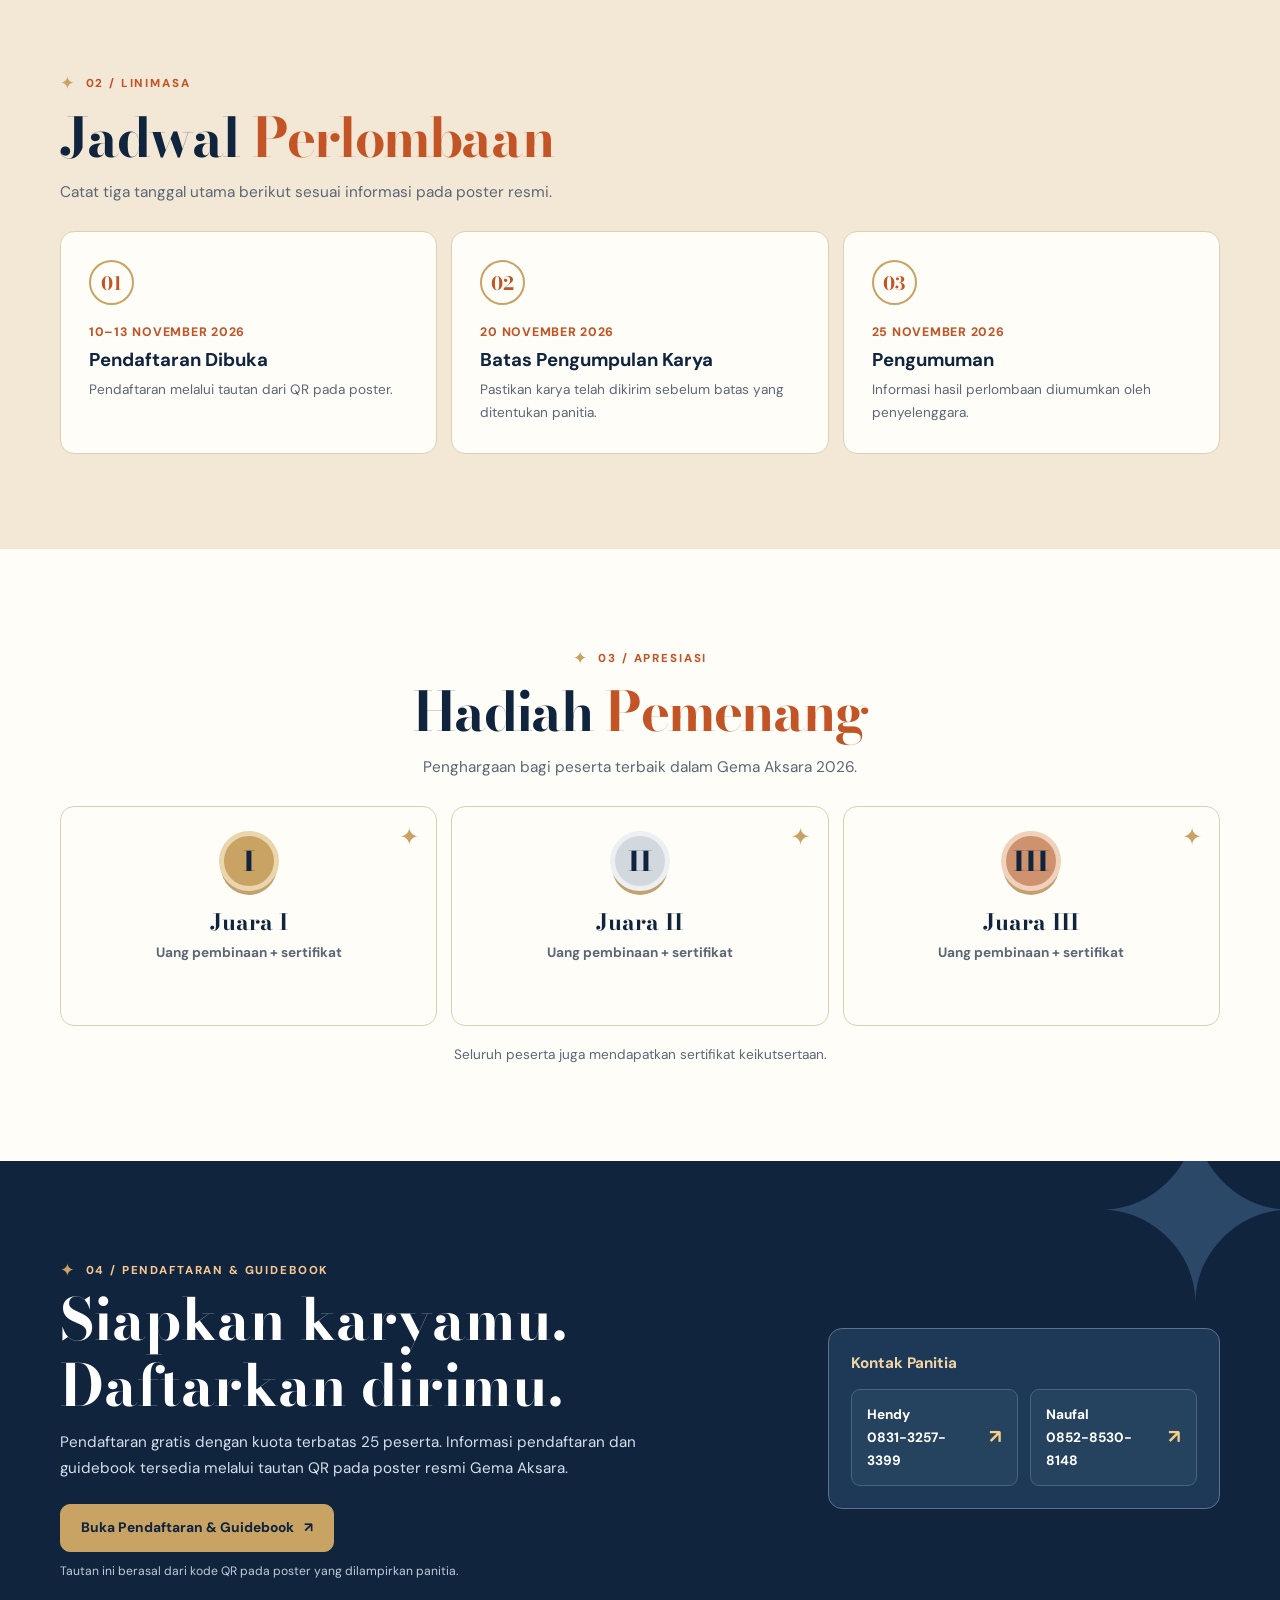
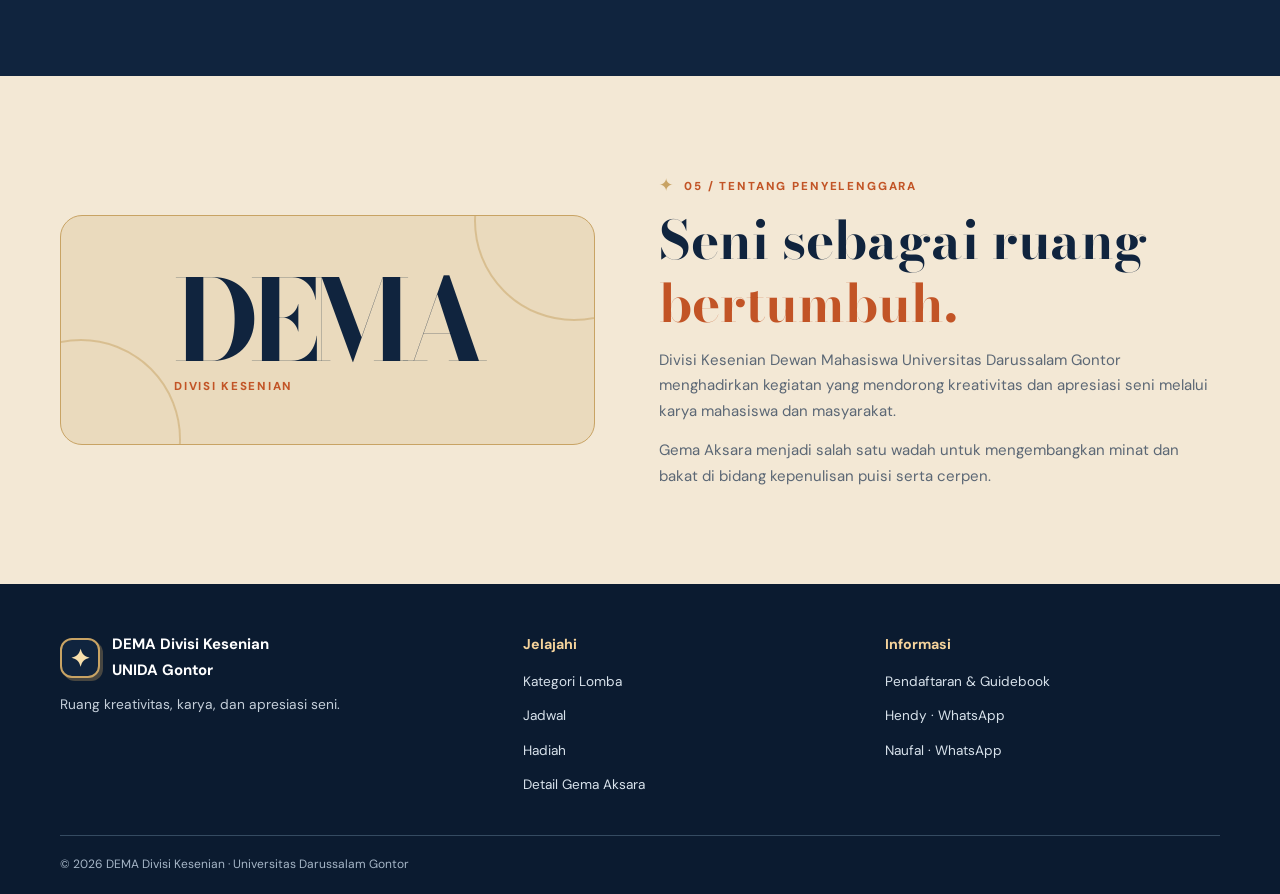
==== commit 273e753c: "Replace text in hero-stamp with an emoji" ====
--- a/index.html
+++ b/index.html
@@ -57,7 +57,7 @@
         <p class="hero-footnote">2026 / 1448 H &nbsp;·&nbsp; Pendaftaran 10–13 November 2026</p>
       </div>
       <figure class="hero-art">
-        <div class="hero-stamp" aria-label="Kuota 25 peserta"><strong>TOTAL 25 PESERTA</strong></div>
+        <div class="hero-stamp" aria-label="Kuota 25 peserta"><strong>🖌️</strong></div>
         <img src="assets/gema-aksara.svg" width="680" height="520" alt="Ilustrasi 2D buku terbuka, pena tinta, dan lembaran cerita" fetchpriority="high">
       </figure>
     </div>
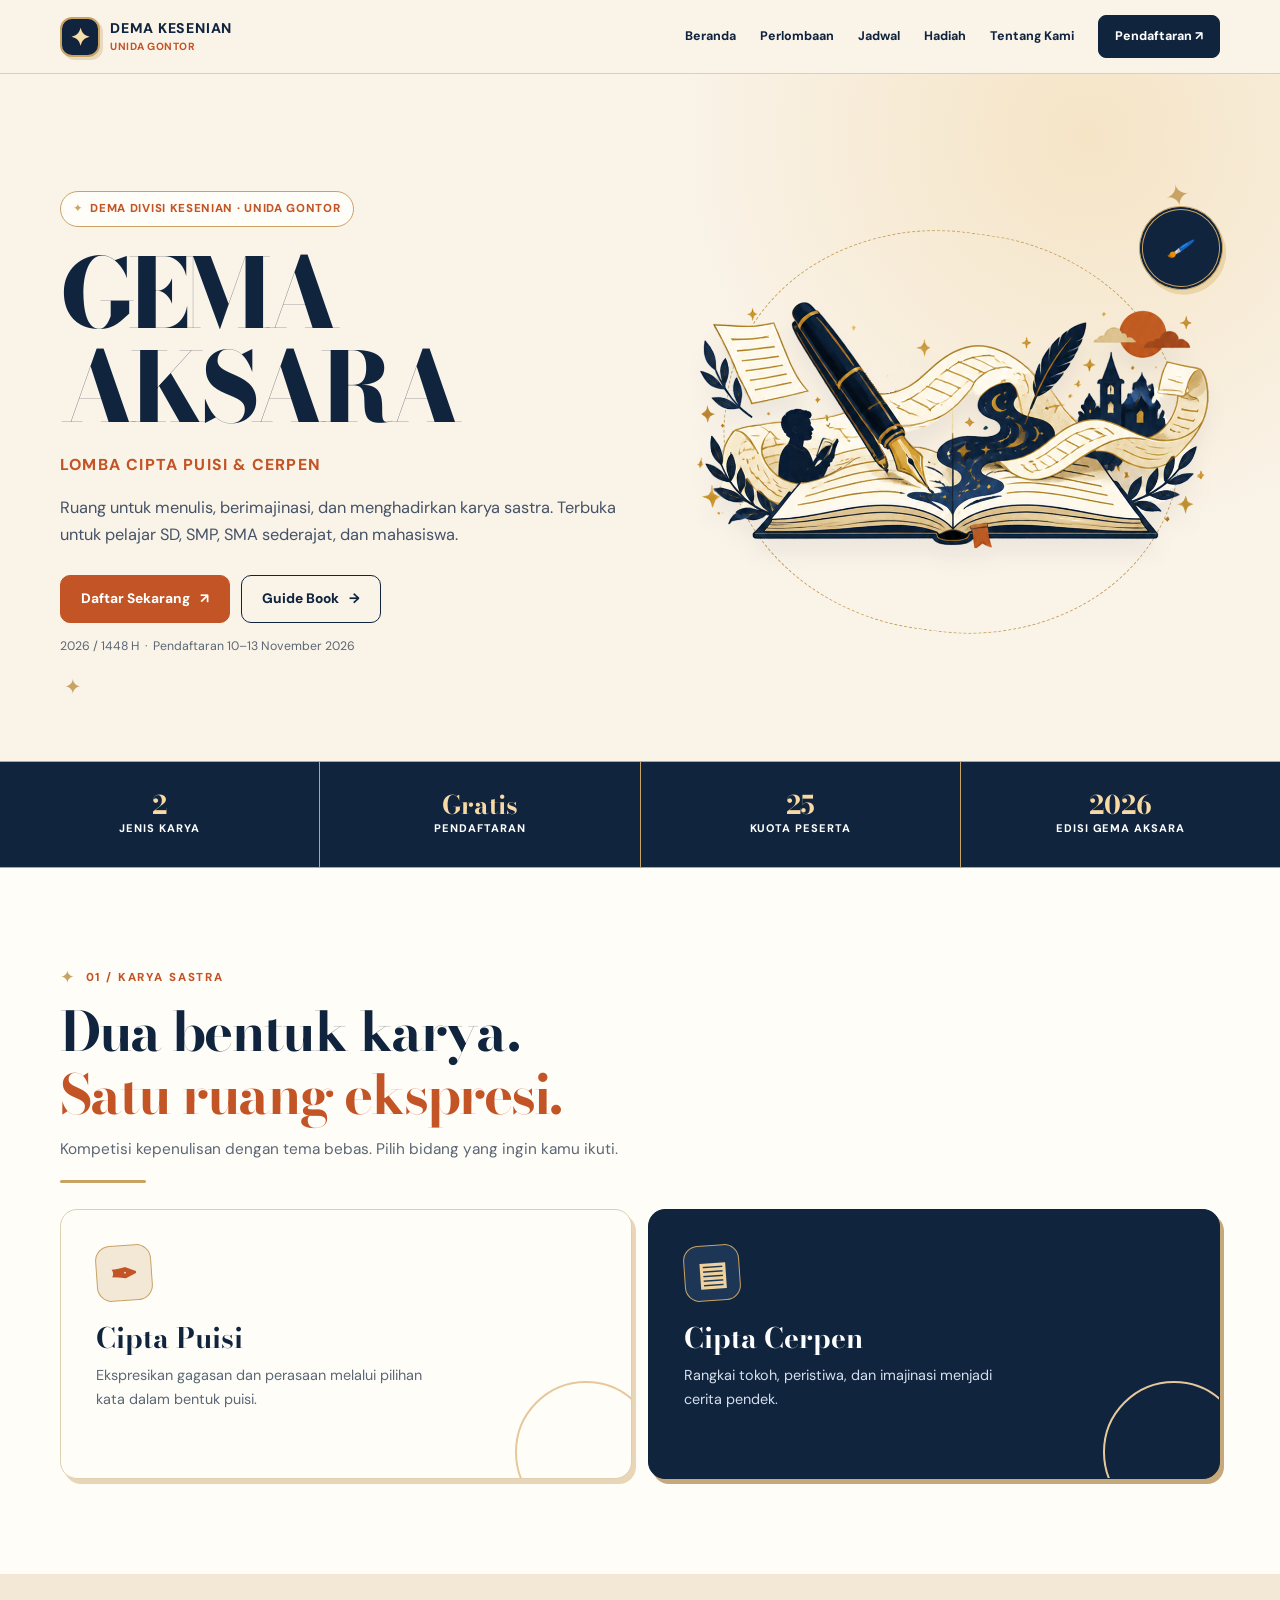
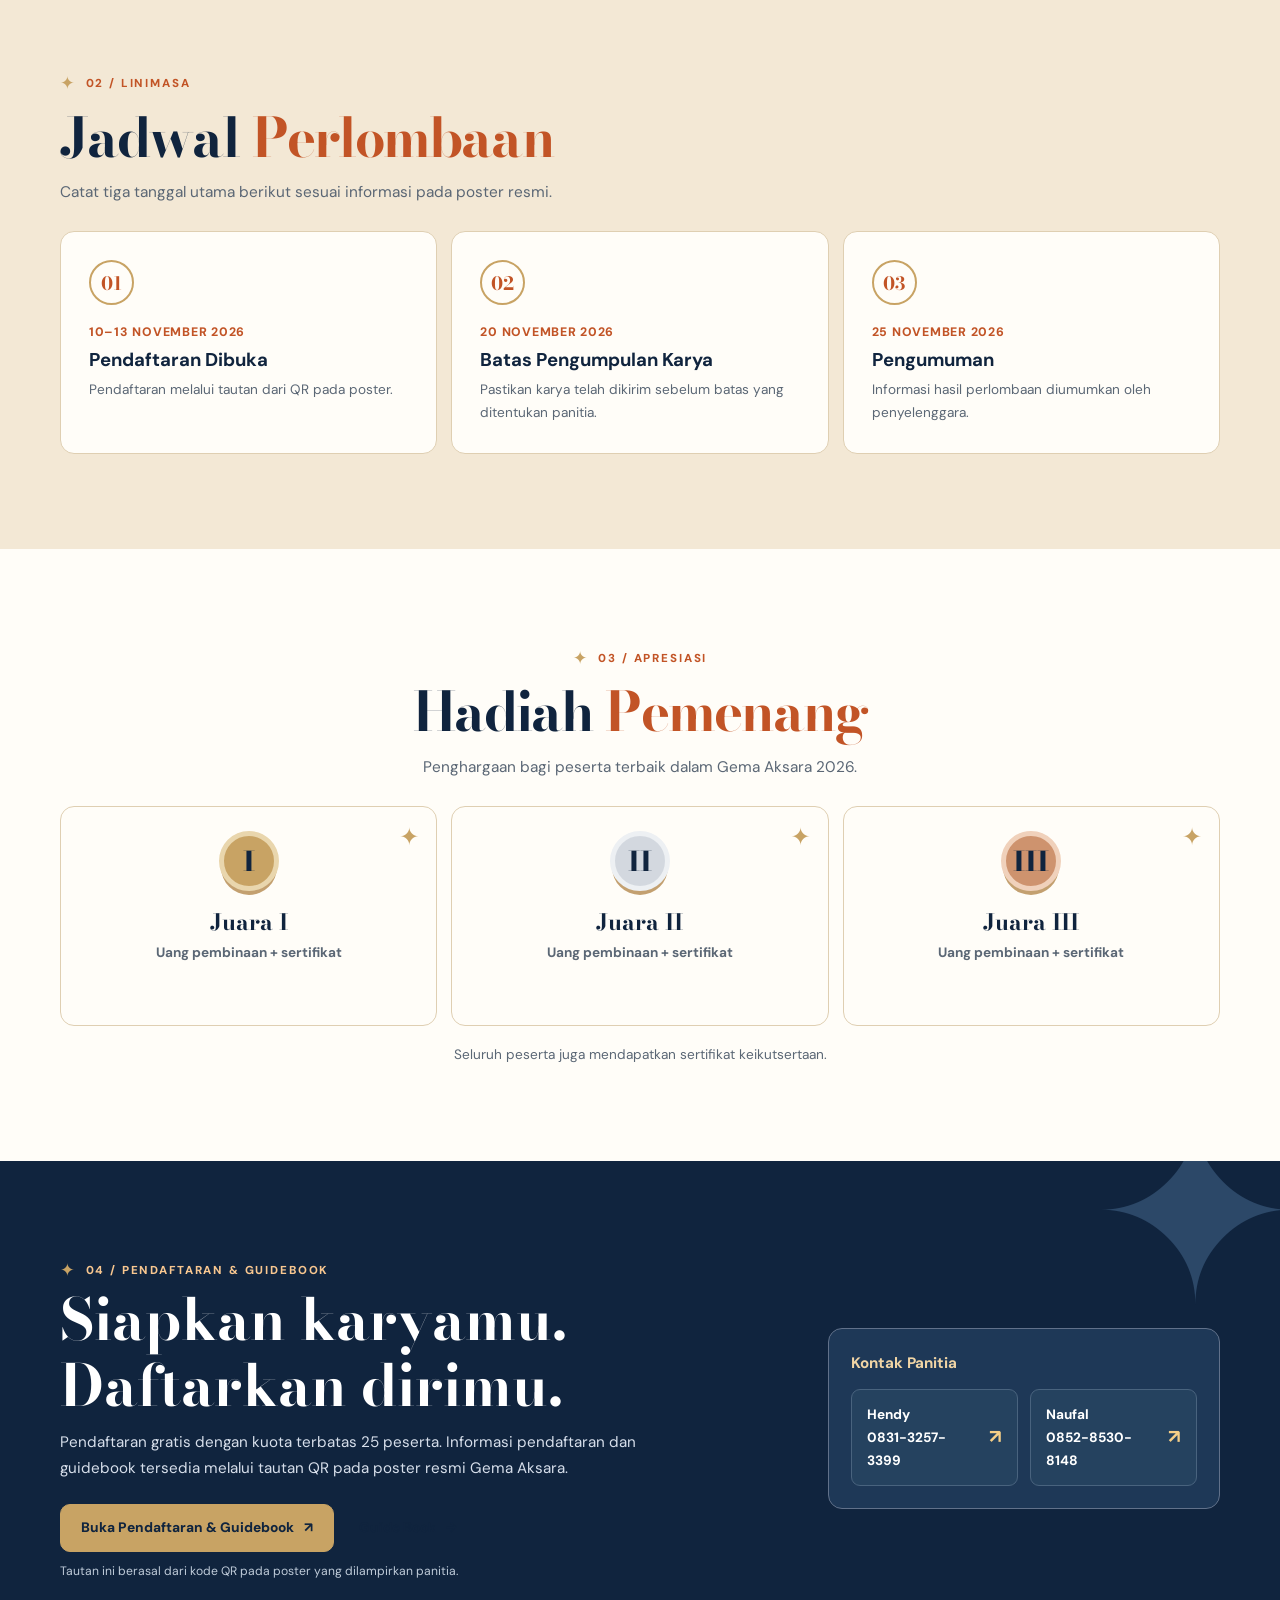
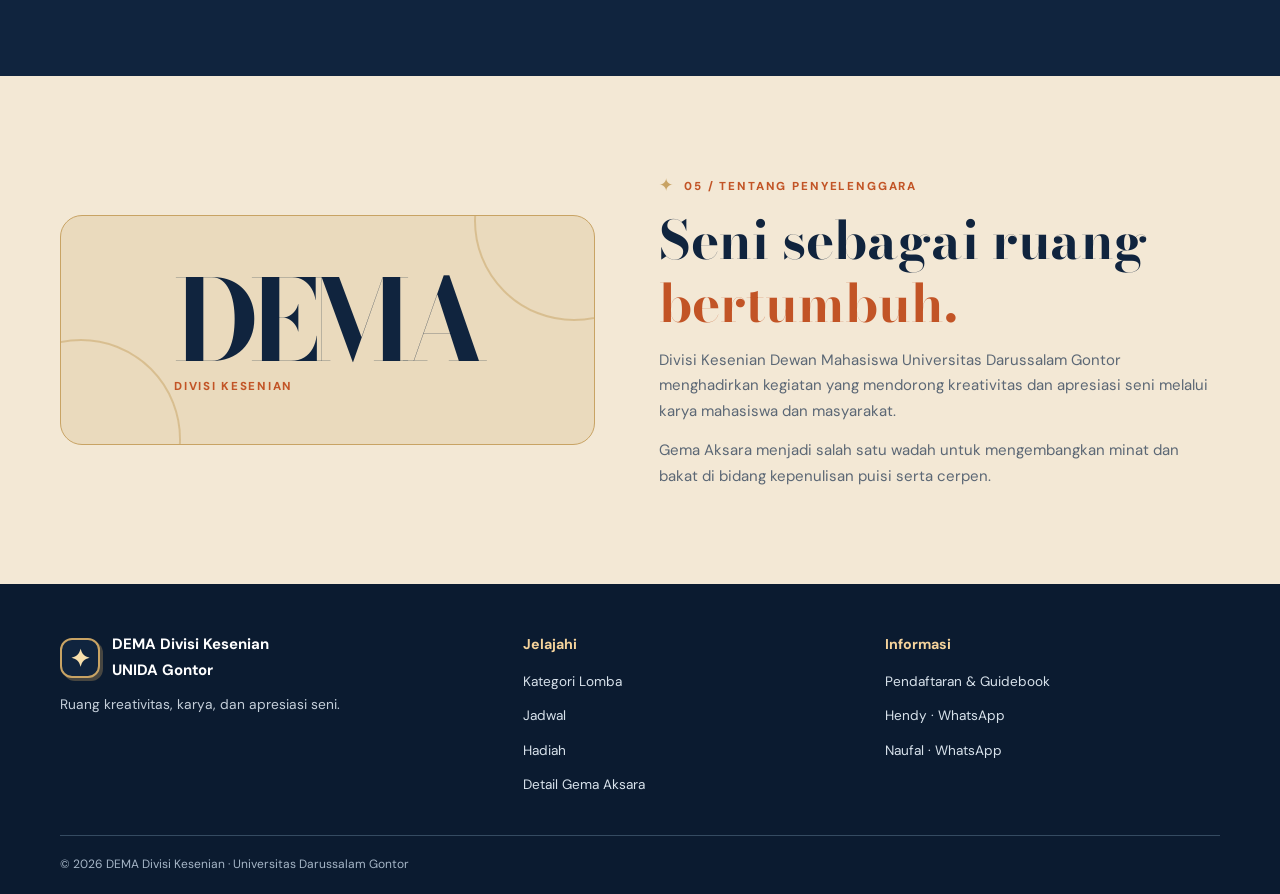
==== commit c2b862b0: "Update guidebook links in index.html" ====
--- a/index.html
+++ b/index.html
@@ -52,7 +52,7 @@
         <p class="hero-desc">Ruang untuk menulis, berimajinasi, dan menghadirkan karya sastra. Terbuka untuk pelajar SD, SMP, SMA sederajat, dan mahasiswa.</p>
         <div class="hero-actions">
           <a class="btn btn-primary" href="#daftar">Daftar Sekarang <span aria-hidden="true">↗</span></a>
-          <a class="btn btn-ghost" href="Event-1.html">Panduan Lomba <span aria-hidden="true">→</span></a>
+          <a class="btn btn-ghost" href="https://drive.google.com/file/d/1xsAlhbT4N7l0DRIFtLX7hgG_7dc75yCd/view?usp=sharing">Guide Book<span aria-hidden="true">→</span></a>
         </div>
         <p class="hero-footnote">2026 / 1448 H &nbsp;·&nbsp; Pendaftaran 10–13 November 2026</p>
       </div>
@@ -160,7 +160,8 @@
         <span class="section-kicker">04 / Pendaftaran & Guidebook</span>
         <h2>Siapkan karyamu.<br>Daftarkan dirimu.</h2>
         <p>Pendaftaran gratis dengan kuota terbatas 25 peserta. Informasi pendaftaran dan guidebook tersedia melalui tautan QR pada poster resmi Gema Aksara.</p>
-        <a class="btn btn-primary" href="https://www.canvaqr.com/RGXFg0dEei" target="_blank" rel="noopener noreferrer">Buka Pendaftaran & Guidebook <span aria-hidden="true">↗</span></a>
+        <a class="btn btn-primary" href="https://forms.gle/ZDfoFru4xSNYVwqh8" target="_blank" rel="noopener noreferrer">Buka Pendaftaran & Guidebook <span aria-hidden="true">↗</span></a>
+        <a class="btn btn-ghost" href="https://drive.google.com/file/d/1xsAlhbT4N7l0DRIFtLX7hgG_7dc75yCd/view?usp=sharing">Guide Book<span aria-hidden="true">→</span></a>
         <p class="registration-hint">Tautan ini berasal dari kode QR pada poster yang dilampirkan panitia.</p>
       </div>
       <div class="info-panel">
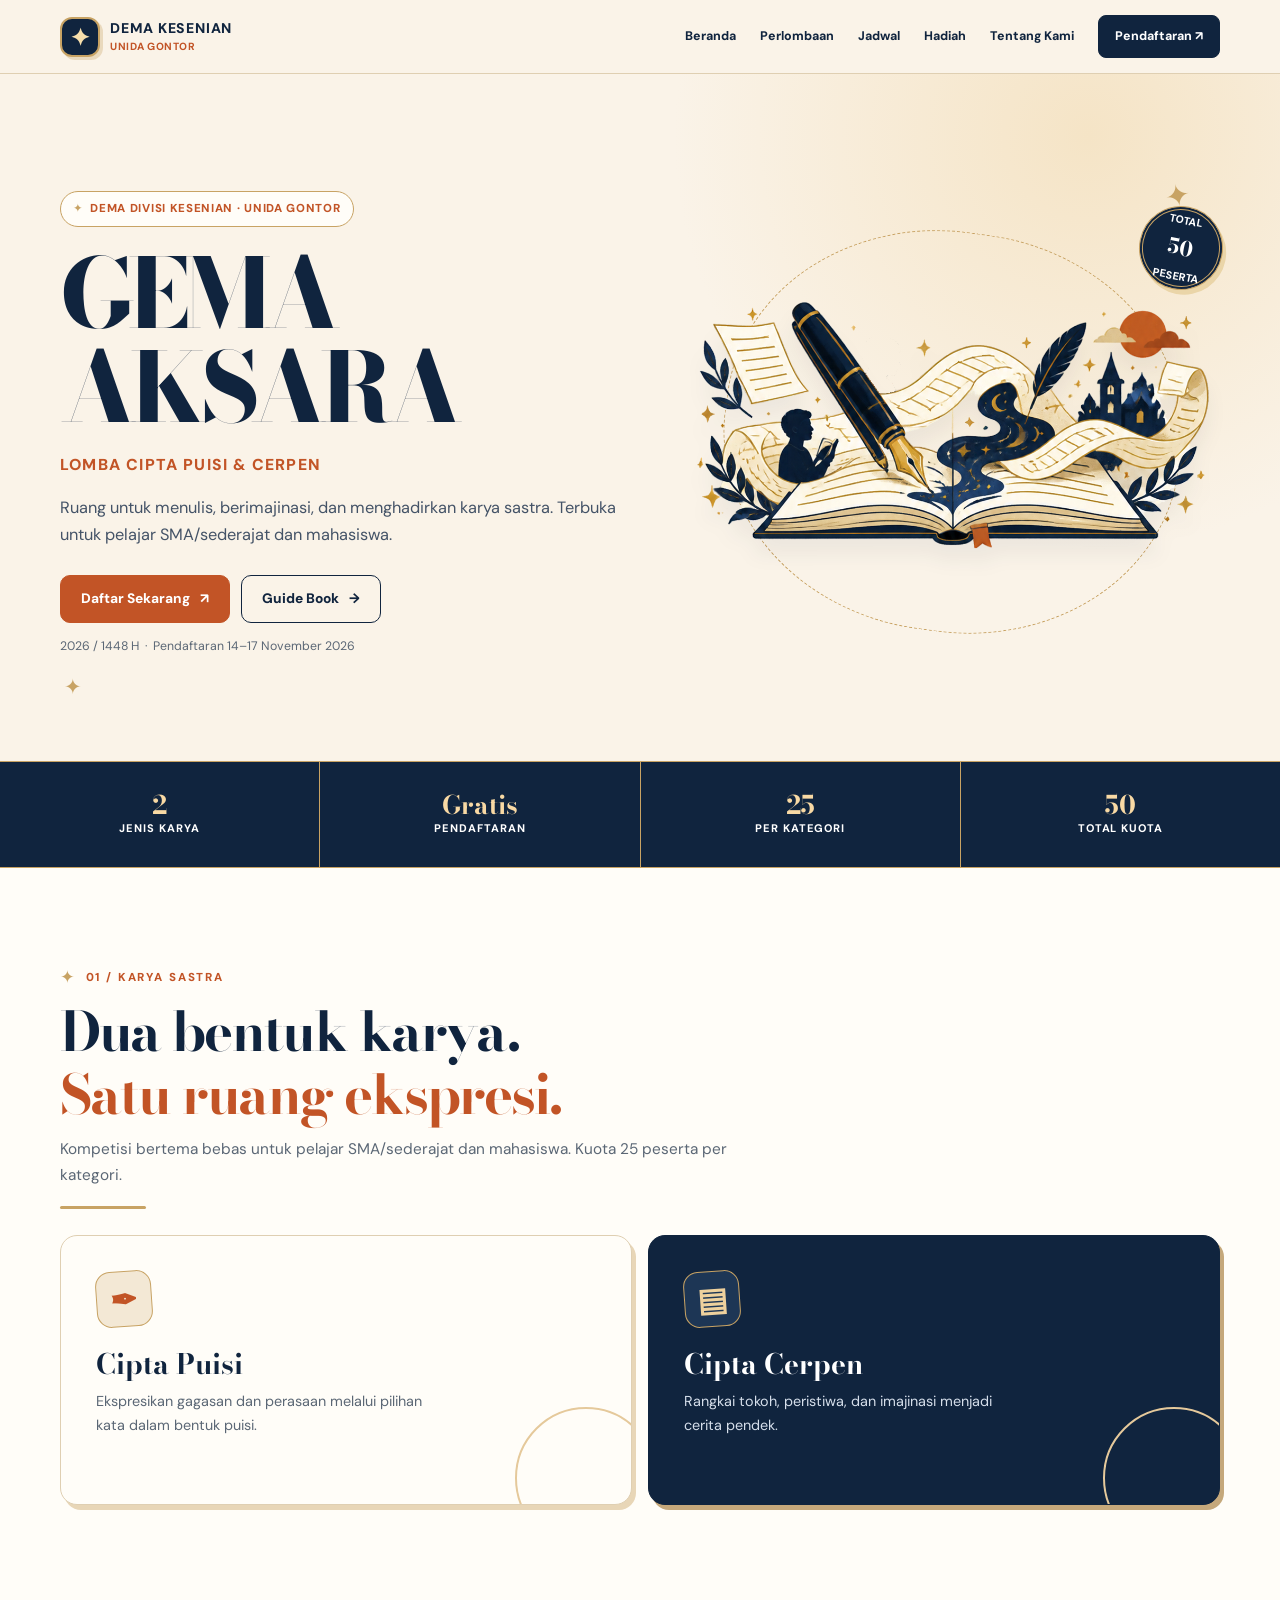
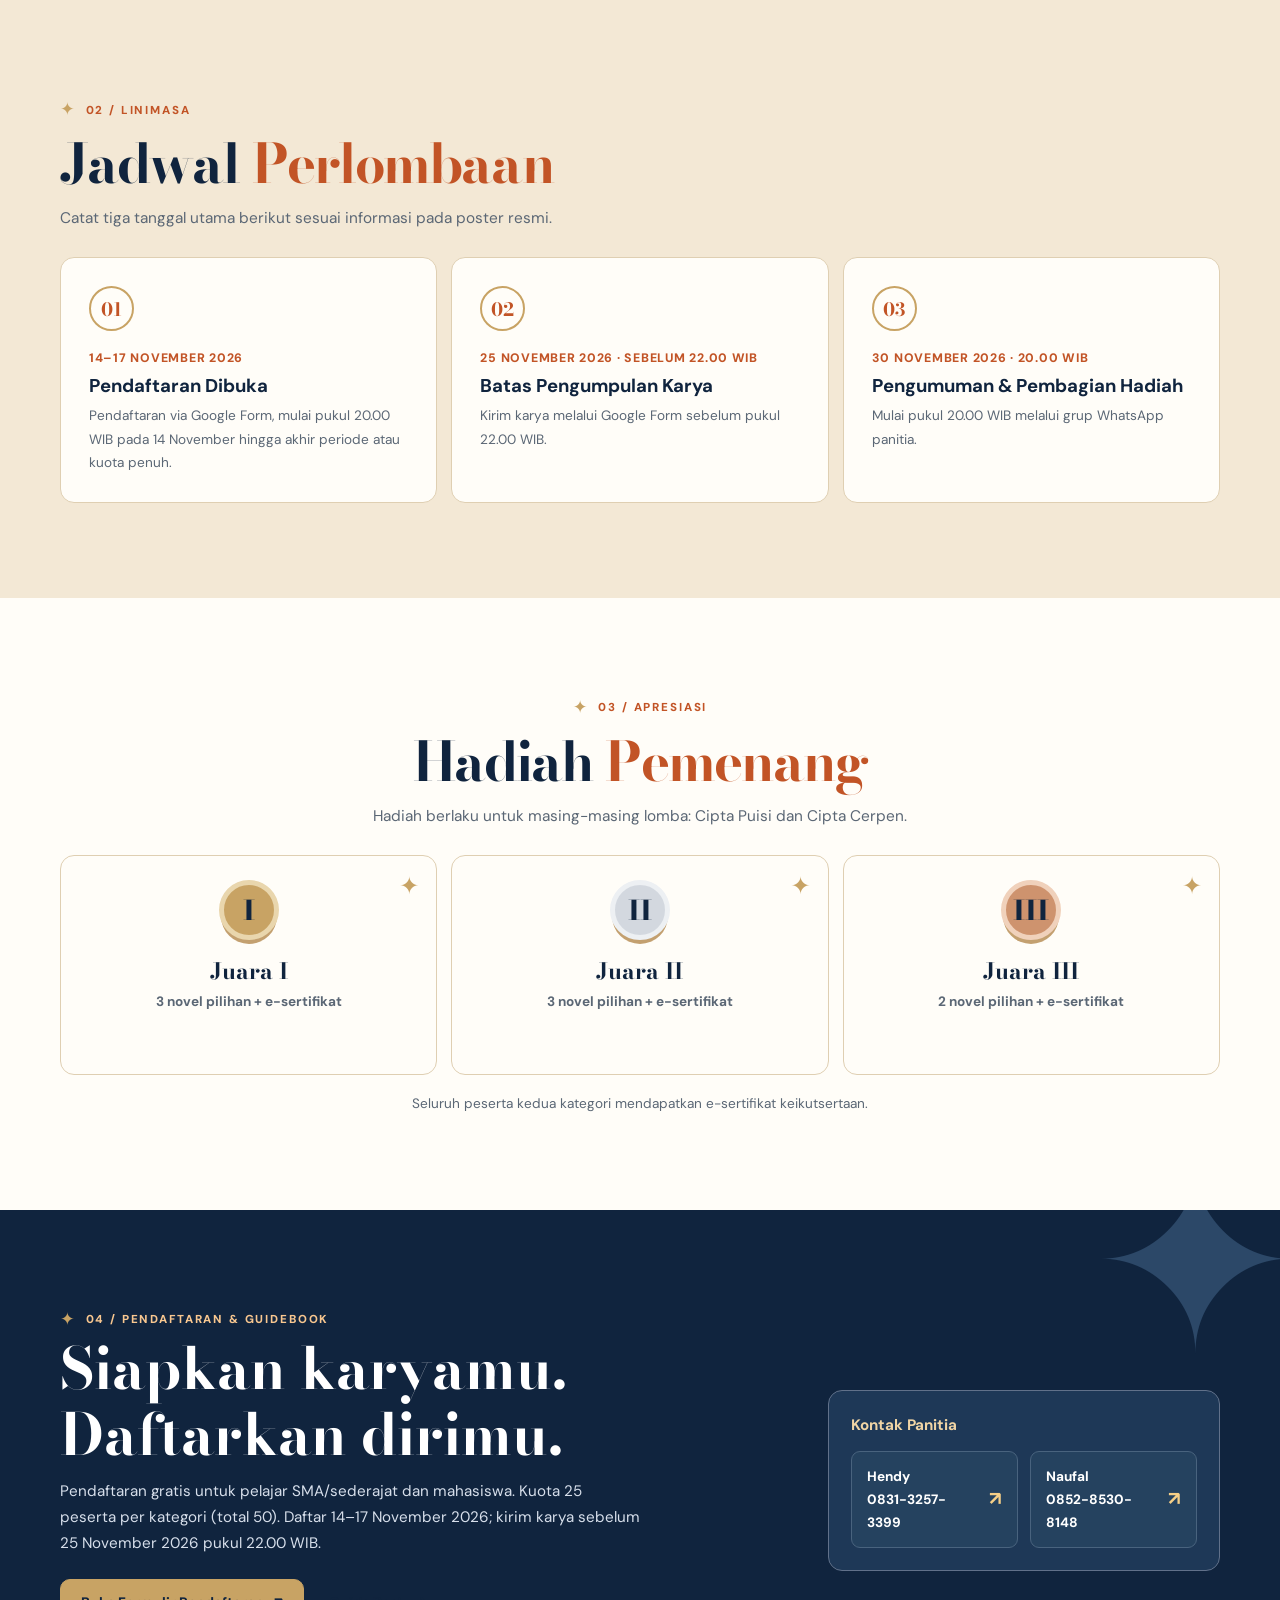
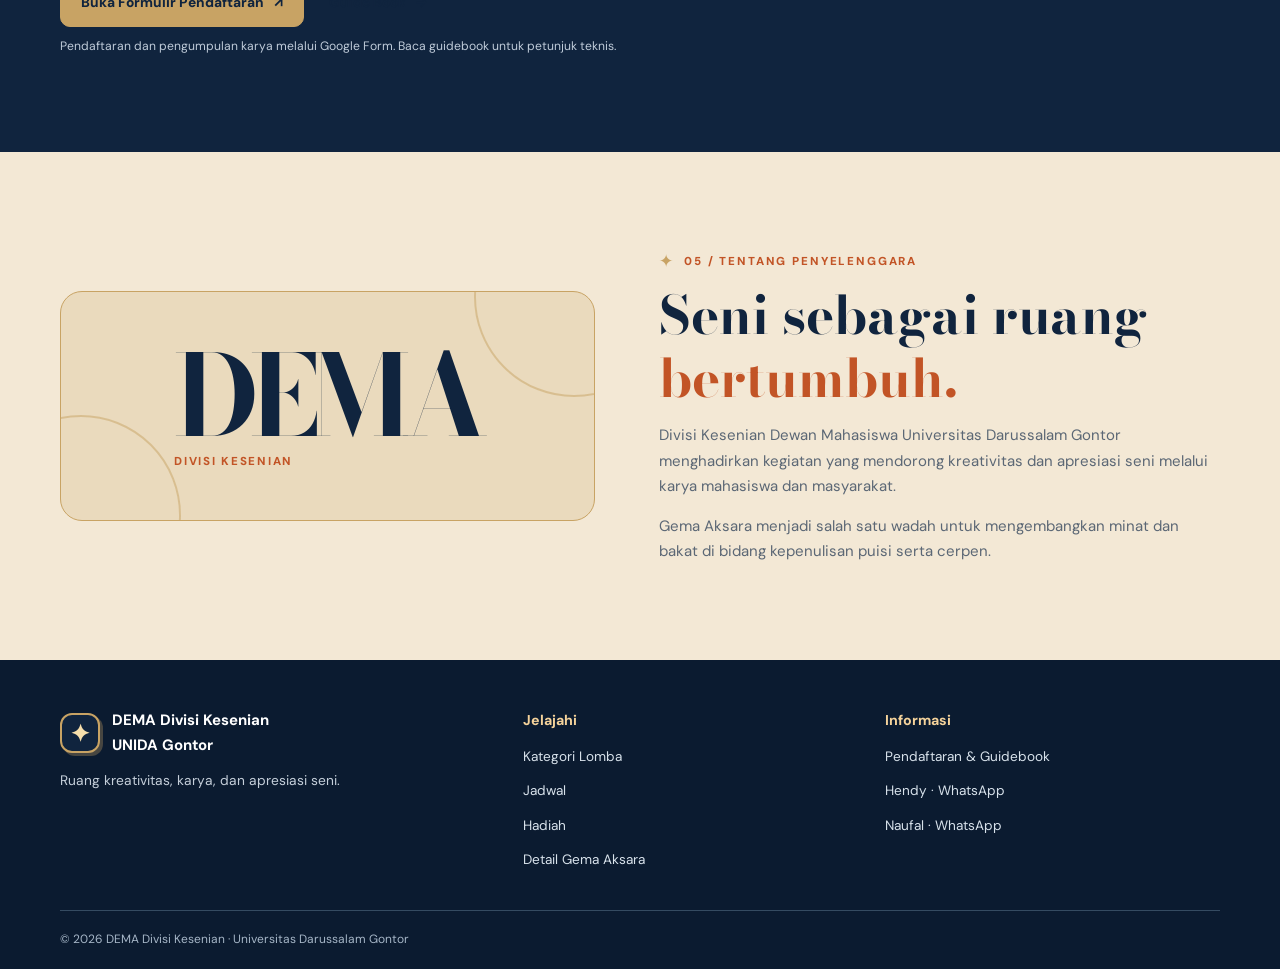
==== commit fe0945a4: "Update Gema Aksara website to newest TOR and poster (14-30 Nov 2026)" ====
--- a/index.html
+++ b/index.html
@@ -4,7 +4,7 @@
   <meta charset="UTF-8">
   <meta name="viewport" content="width=device-width, initial-scale=1">
   <meta name="theme-color" content="#10243e">
-  <meta name="description" content="Gema Aksara 2026 — Lomba Cipta Puisi dan Cerpen dari DEMA Divisi Kesenian UNIDA Gontor. Gratis, kuota 25 peserta.">
+  <meta name="description" content="Gema Aksara 2026 — Lomba Cipta Puisi dan Cerpen dari DEMA Divisi Kesenian UNIDA Gontor. Gratis, total kuota 50 peserta (25 per kategori).">
   <title>Gema Aksara 2026 | DEMA Divisi Kesenian UNIDA Gontor</title>
   <link rel="preconnect" href="https://fonts.googleapis.com">
   <link rel="preconnect" href="https://fonts.gstatic.com" crossorigin>
@@ -49,15 +49,15 @@
         <span class="micro-label">DEMA Divisi Kesenian · UNIDA Gontor</span>
         <h1 class="hero-title" id="hero-title"><span>GEMA</span><span>AKSARA</span></h1>
         <p class="hero-tagline">LOMBA CIPTA PUISI &amp; CERPEN</p>
-        <p class="hero-desc">Ruang untuk menulis, berimajinasi, dan menghadirkan karya sastra. Terbuka untuk pelajar SD, SMP, SMA sederajat, dan mahasiswa.</p>
+        <p class="hero-desc">Ruang untuk menulis, berimajinasi, dan menghadirkan karya sastra. Terbuka untuk pelajar SMA/sederajat dan mahasiswa.</p>
         <div class="hero-actions">
           <a class="btn btn-primary" href="#daftar">Daftar Sekarang <span aria-hidden="true">↗</span></a>
           <a class="btn btn-ghost" href="https://drive.google.com/file/d/1xsAlhbT4N7l0DRIFtLX7hgG_7dc75yCd/view?usp=sharing">Guide Book<span aria-hidden="true">→</span></a>
         </div>
-        <p class="hero-footnote">2026 / 1448 H &nbsp;·&nbsp; Pendaftaran 10–13 November 2026</p>
+        <p class="hero-footnote">2026 / 1448 H &nbsp;·&nbsp; Pendaftaran 14–17 November 2026</p>
       </div>
       <figure class="hero-art">
-        <div class="hero-stamp" aria-label="Kuota 25 peserta"><strong>🖌️</strong></div>
+        <div class="hero-stamp" aria-label="Total kuota 50 peserta"><span>TOTAL</span><strong>50</strong><span>PESERTA</span></div>
         <img src="assets/gema-aksara.svg" width="680" height="520" alt="Ilustrasi 2D buku terbuka, pena tinta, dan lembaran cerita" fetchpriority="high">
       </figure>
     </div>
@@ -66,8 +66,8 @@
   <div class="fact-strip" aria-label="Informasi singkat perlombaan">
     <div class="fact"><strong>2</strong><span>Jenis karya</span></div>
     <div class="fact"><strong>Gratis</strong><span>Pendaftaran</span></div>
-    <div class="fact"><strong>25</strong><span>Kuota peserta</span></div>
-    <div class="fact"><strong>2026</strong><span>Edisi Gema Aksara</span></div>
+    <div class="fact"><strong>25</strong><span>Per kategori</span></div>
+    <div class="fact"><strong>50</strong><span>Total kuota</span></div>
   </div>
 
   <section class="section section--white" id="lomba">
@@ -75,7 +75,7 @@
       <div class="section-header">
         <span class="section-kicker">01 / Karya Sastra</span>
         <h2>Dua bentuk karya.<br><em>Satu ruang ekspresi.</em></h2>
-        <p>Kompetisi kepenulisan dengan tema bebas. Pilih bidang yang ingin kamu ikuti.</p>
+        <p>Kompetisi bertema bebas untuk pelajar SMA/sederajat dan mahasiswa. Kuota 25 peserta per kategori.</p>
         <div class="accent-rule" aria-hidden="true"></div>
       </div>
       <div class="writing-grid">
@@ -104,25 +104,25 @@
         <article class="schedule-card">
           <span class="step-no" aria-hidden="true">01</span>
           <div>
-            <div class="step-date">10–13 November 2026</div>
+            <div class="step-date">14–17 November 2026</div>
             <h3>Pendaftaran Dibuka</h3>
-            <p>Pendaftaran melalui tautan dari QR pada poster.</p>
+            <p>Pendaftaran via Google Form, mulai pukul 20.00 WIB pada 14 November hingga akhir periode atau kuota penuh.</p>
           </div>
         </article>
         <article class="schedule-card">
           <span class="step-no" aria-hidden="true">02</span>
           <div>
-            <div class="step-date">20 November 2026</div>
+            <div class="step-date">25 November 2026 · sebelum 22.00 WIB</div>
             <h3>Batas Pengumpulan Karya</h3>
-            <p>Pastikan karya telah dikirim sebelum batas yang ditentukan panitia.</p>
+            <p>Kirim karya melalui Google Form sebelum pukul 22.00 WIB.</p>
           </div>
         </article>
         <article class="schedule-card">
           <span class="step-no" aria-hidden="true">03</span>
           <div>
-            <div class="step-date">25 November 2026</div>
-            <h3>Pengumuman</h3>
-            <p>Informasi hasil perlombaan diumumkan oleh penyelenggara.</p>
+            <div class="step-date">30 November 2026 · 20.00 WIB</div>
+            <h3>Pengumuman &amp; Pembagian Hadiah</h3>
+            <p>Mulai pukul 20.00 WIB melalui grup WhatsApp panitia.</p>
           </div>
         </article>
       </div>
@@ -134,23 +134,23 @@
       <div class="section-header section-header--center">
         <span class="section-kicker">03 / Apresiasi</span>
         <h2>Hadiah <em>Pemenang</em></h2>
-        <p>Penghargaan bagi peserta terbaik dalam Gema Aksara 2026.</p>
+        <p>Hadiah berlaku untuk masing-masing lomba: Cipta Puisi dan Cipta Cerpen.</p>
       </div>
       <div class="prize-grid">
         <article class="prize-card">
           <span class="prize-medal" aria-hidden="true">I</span>
-          <div><h3>Juara I</h3><p>Uang pembinaan + sertifikat</p></div>
+          <div><h3>Juara I</h3><p>3 novel pilihan + e-sertifikat</p></div>
         </article>
         <article class="prize-card">
           <span class="prize-medal" aria-hidden="true">II</span>
-          <div><h3>Juara II</h3><p>Uang pembinaan + sertifikat</p></div>
+          <div><h3>Juara II</h3><p>3 novel pilihan + e-sertifikat</p></div>
         </article>
         <article class="prize-card">
           <span class="prize-medal" aria-hidden="true">III</span>
-          <div><h3>Juara III</h3><p>Uang pembinaan + sertifikat</p></div>
-        </article>
-      </div>
-      <p class="prize-note">Seluruh peserta juga mendapatkan sertifikat keikutsertaan.</p>
+          <div><h3>Juara III</h3><p>2 novel pilihan + e-sertifikat</p></div>
+        </article>
+      </div>
+      <p class="prize-note">Seluruh peserta kedua kategori mendapatkan e-sertifikat keikutsertaan.</p>
     </div>
   </section>
 
@@ -159,10 +159,10 @@
       <div>
         <span class="section-kicker">04 / Pendaftaran & Guidebook</span>
         <h2>Siapkan karyamu.<br>Daftarkan dirimu.</h2>
-        <p>Pendaftaran gratis dengan kuota terbatas 25 peserta. Informasi pendaftaran dan guidebook tersedia melalui tautan QR pada poster resmi Gema Aksara.</p>
-        <a class="btn btn-primary" href="https://forms.gle/ZDfoFru4xSNYVwqh8" target="_blank" rel="noopener noreferrer">Buka Pendaftaran & Guidebook <span aria-hidden="true">↗</span></a>
+        <p>Pendaftaran gratis untuk pelajar SMA/sederajat dan mahasiswa. Kuota 25 peserta per kategori (total 50). Daftar 14–17 November 2026; kirim karya sebelum 25 November 2026 pukul 22.00 WIB.</p>
+        <a class="btn btn-primary" href="https://forms.gle/ZDfoFru4xSNYVwqh8" target="_blank" rel="noopener noreferrer">Buka Formulir Pendaftaran <span aria-hidden="true">↗</span></a>
         <a class="btn btn-ghost" href="https://drive.google.com/file/d/1xsAlhbT4N7l0DRIFtLX7hgG_7dc75yCd/view?usp=sharing">Guide Book<span aria-hidden="true">→</span></a>
-        <p class="registration-hint">Tautan ini berasal dari kode QR pada poster yang dilampirkan panitia.</p>
+        <p class="registration-hint">Pendaftaran dan pengumpulan karya melalui Google Form. Baca guidebook untuk petunjuk teknis.</p>
       </div>
       <div class="info-panel">
         <h3>Kontak Panitia</h3>
